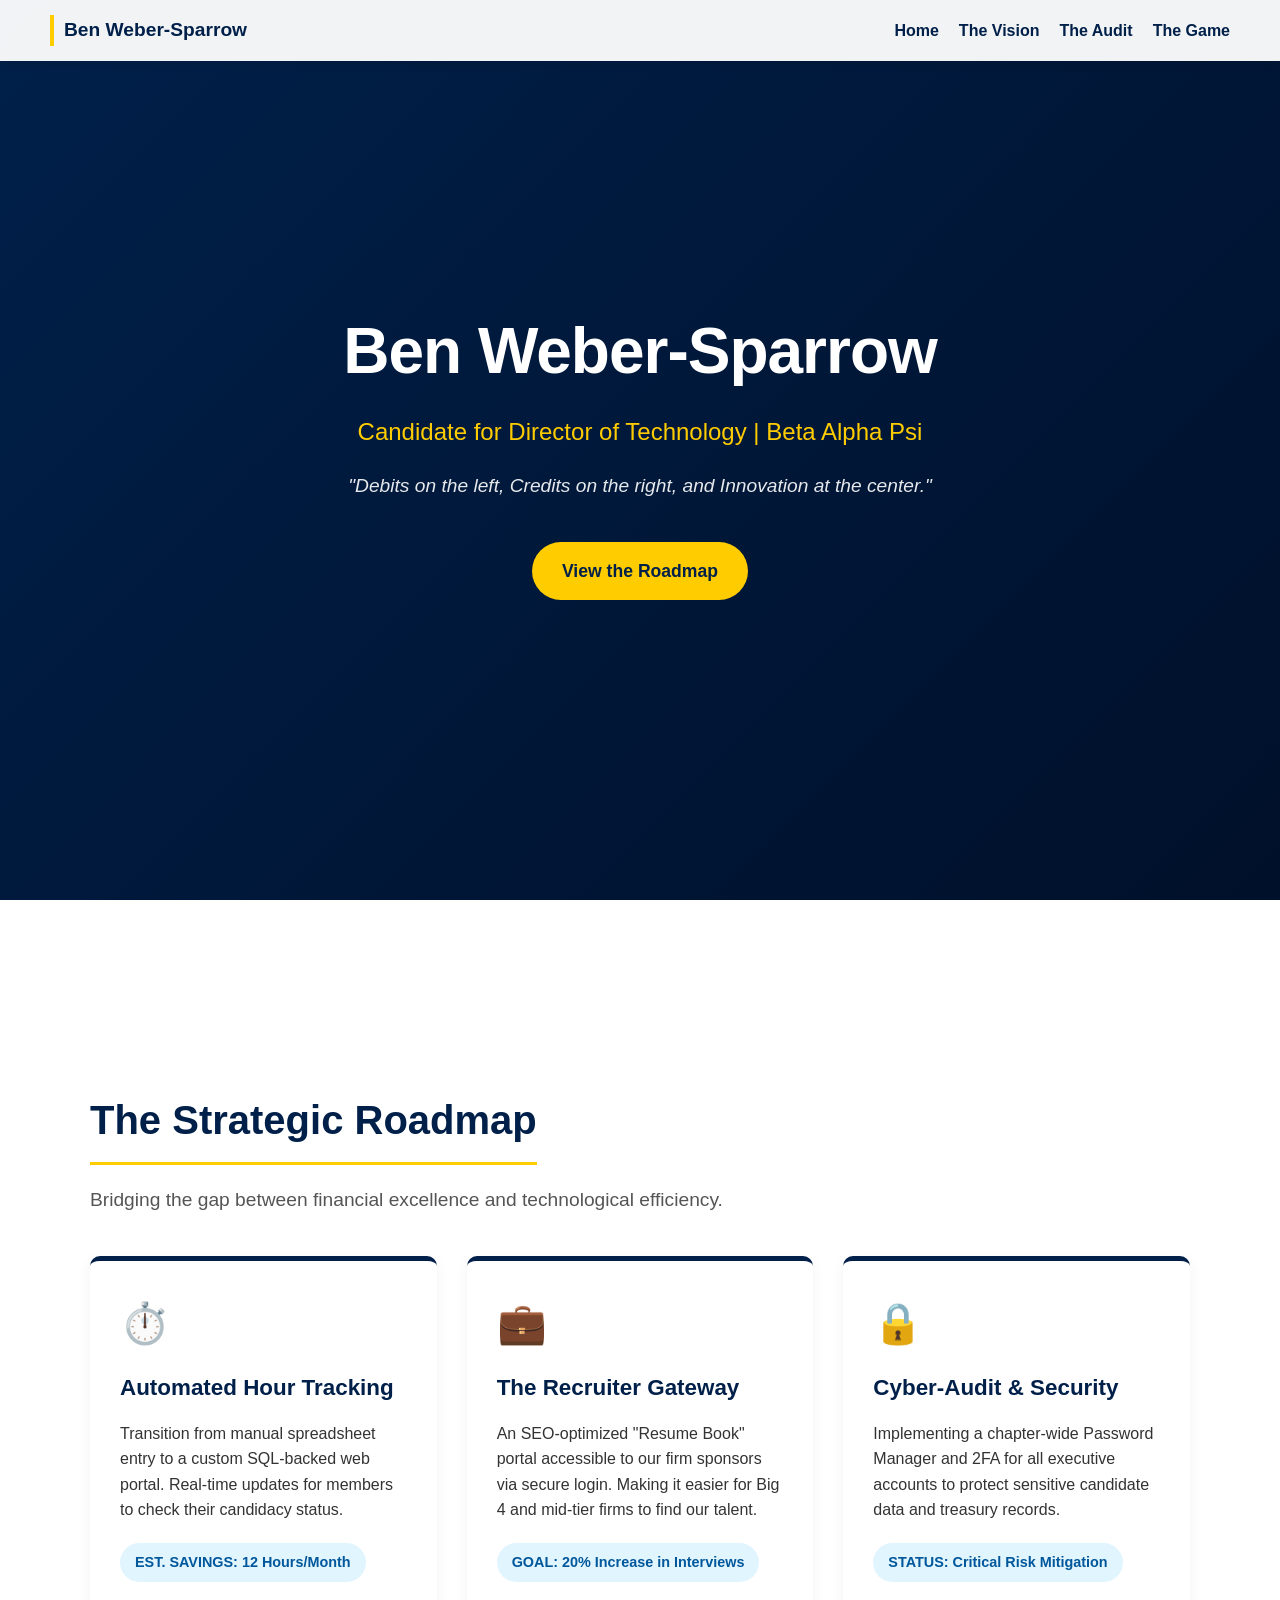
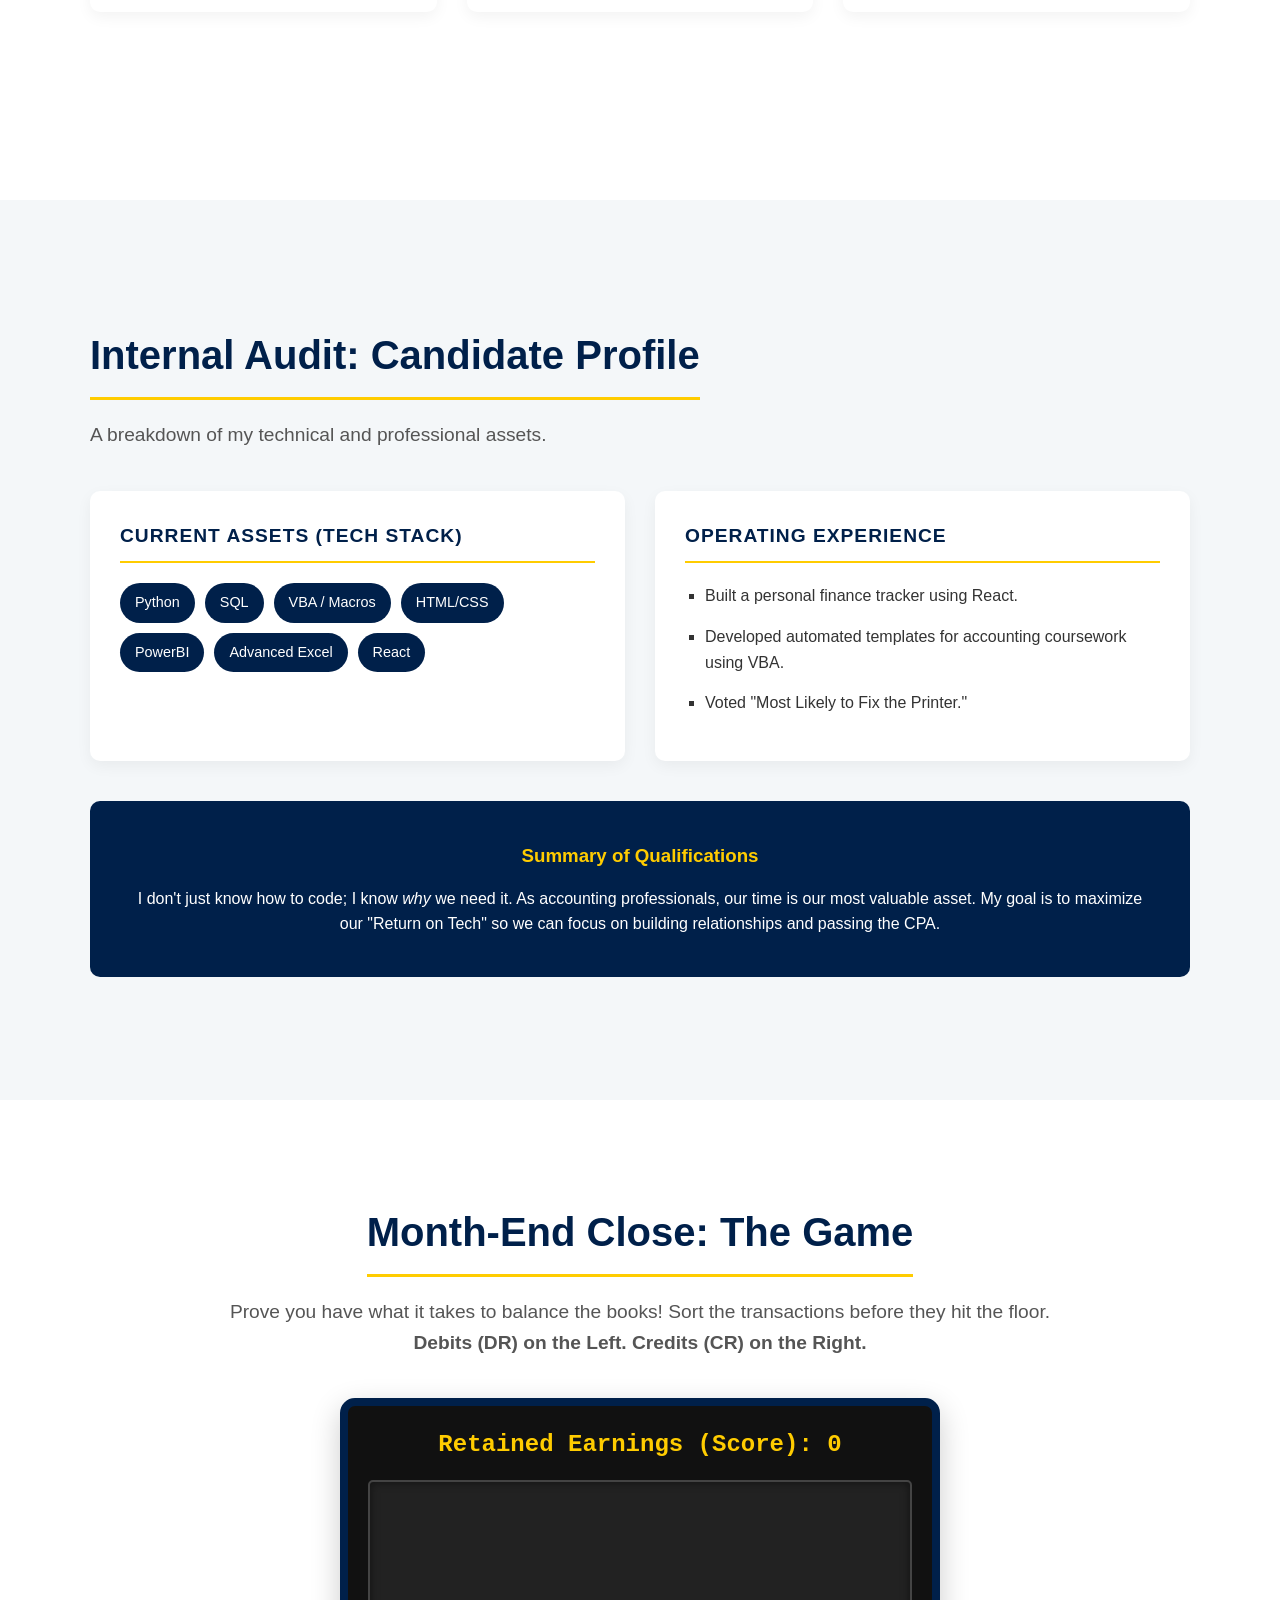
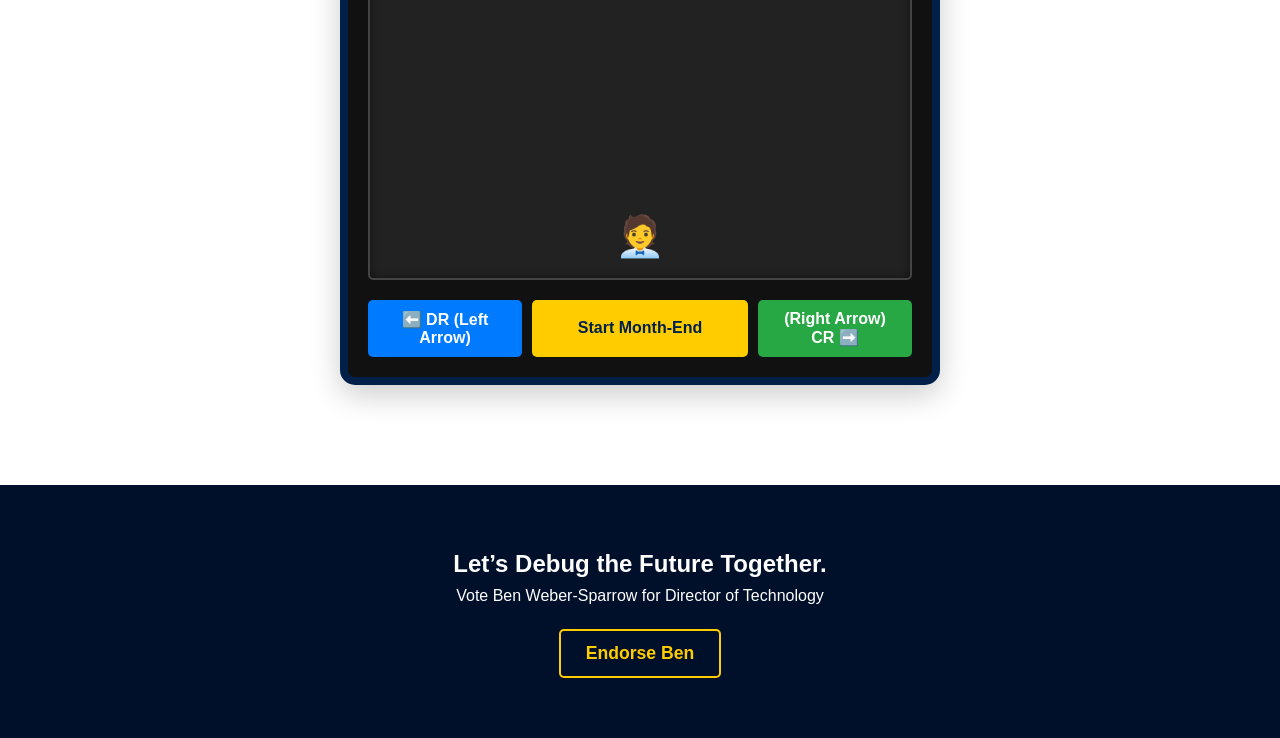
==== index.html @ 20a84e63 "Add files via upload" ====
<!DOCTYPE html>
<html lang="en">
<head>
    <meta charset="UTF-8">
    <meta name="viewport" content="width=device-width, initial-scale=1.0">
    <title>Ben Weber-Sparrow - BAP Director of Tech</title>
    <link rel="stylesheet" href="style.css">
</head>
<body>

    <!-- NAVIGATION BAR -->
    <nav class="navbar">
        <div class="nav-brand">Ben Weber-Sparrow</div>
        <ul class="nav-links">
            <li><a href="#home">Home</a></li>
            <li><a href="#vision">The Vision</a></li>
            <li><a href="#audit">The Audit</a></li>
            <li><a href="#game">The Game</a></li>
        </ul>
    </nav>

    <!-- SECTION 1: HOME -->
    <section id="home" class="hero-section">
        <div class="hero-content fade-in">
            <h1 class="hero-title">Ben Weber-Sparrow</h1>
            <h2 class="hero-subtitle">Candidate for Director of Technology | Beta Alpha Psi</h2>
            <div class="tagline">"Debits on the left, Credits on the right, and Innovation at the center."</div>
            <a href="#vision" class="cta-button">View the Roadmap</a>
        </div>
    </section>

    <!-- SECTION 2: THE VISION -->
    <section id="vision" class="content-section">
        <div class="container fade-in">
            <h2 class="section-title">The Strategic Roadmap</h2>
            <p class="section-intro">Bridging the gap between financial excellence and technological efficiency.</p>
            
            <div class="cards-grid">
                <!-- Card 1 -->
                <div class="pillar-card">
                    <div class="pillar-icon">⏱️</div>
                    <div class="pillar-title">Automated Hour Tracking</div>
                    <div class="pillar-desc">
                        Transition from manual spreadsheet entry to a custom SQL-backed web portal. Real-time updates for members to check their candidacy status.
                    </div>
                    <span class="roi-badge">EST. SAVINGS: 12 Hours/Month</span>
                </div>

                <!-- Card 2 -->
                <div class="pillar-card">
                    <div class="pillar-icon">💼</div>
                    <div class="pillar-title">The Recruiter Gateway</div>
                    <div class="pillar-desc">
                        An SEO-optimized "Resume Book" portal accessible to our firm sponsors via secure login. Making it easier for Big 4 and mid-tier firms to find our talent.
                    </div>
                    <span class="roi-badge">GOAL: 20% Increase in Interviews</span>
                </div>

                <!-- Card 3 -->
                <div class="pillar-card">
                    <div class="pillar-icon">🔒</div>
                    <div class="pillar-title">Cyber-Audit & Security</div>
                    <div class="pillar-desc">
                        Implementing a chapter-wide Password Manager and 2FA for all executive accounts to protect sensitive candidate data and treasury records.
                    </div>
                    <span class="roi-badge">STATUS: Critical Risk Mitigation</span>
                </div>
            </div>
        </div>
    </section>

    <!-- SECTION 3: THE AUDIT -->
    <section id="audit" class="content-section bg-light">
        <div class="container fade-in">
            <h2 class="section-title">Internal Audit: Candidate Profile</h2>
            <p class="section-intro">A breakdown of my technical and professional assets.</p>
            
            <div class="audit-grid">
                <div class="audit-cell hover-effect">
                    <div class="cell-header">Current Assets (Tech Stack)</div>
                    <ul class="tech-stack">
                        <li>Python</li>
                        <li>SQL</li>
                        <li>VBA / Macros</li>
                        <li>HTML/CSS</li>
                        <li>PowerBI</li>
                        <li>Advanced Excel</li>
                        <li>React</li>
                    </ul>
                </div>
                <div class="audit-cell hover-effect">
                    <div class="cell-header">Operating Experience</div>
                    <ul class="experience-list">
                        <li>Built a personal finance tracker using React.</li>
                        <li>Developed automated templates for accounting coursework using VBA.</li>
                        <li>Voted "Most Likely to Fix the Printer."</li>
                    </ul>
                </div>
            </div>

            <div class="summary-box hover-effect">
                <h3>Summary of Qualifications</h3>
                <p>I don't just know how to code; I know <em>why</em> we need it. As accounting professionals, our time is our most valuable asset. My goal is to maximize our "Return on Tech" so we can focus on building relationships and passing the CPA.</p>
            </div>
        </div>
    </section>
    
    <!-- SECTION 4: THE ACCOUNTING GAME -->
    <section id="game" class="content-section">
        <div class="container fade-in text-center">
            <h2 class="section-title">Month-End Close: The Game</h2>
            <p class="section-intro">Prove you have what it takes to balance the books! Sort the transactions before they hit the floor.<br><strong>Debits (DR) on the Left. Credits (CR) on the Right.</strong></p>
            
            <div id="game-container">
                <div id="score-board">Retained Earnings (Score): <span id="score">0</span></div>
                <div id="game-board">
                    <div id="accountant">🧑‍💼</div>
                </div>
                <div class="game-controls">
                    <button id="btn-left" class="game-btn debit-btn">⬅️ DR (Left Arrow)</button>
                    <button id="btn-start" class="game-btn start-btn">Start Month-End</button>
                    <button id="btn-right" class="game-btn credit-btn">(Right Arrow) CR ➡️</button>
                </div>
            </div>
        </div>
    </section>
    
    <!-- FOOTER -->
    <footer class="footer-cta">
        <div class="footer-content fade-in">
            <h2>Let’s Debug the Future Together.</h2>
            <p>Vote Ben Weber-Sparrow for Director of Technology</p>
            <button class="interactive-btn" onclick="alert('Thank you for auditing my campaign! I look forward to earning your vote.')">Endorse Ben</button>
        </div>
    </footer>

    <!-- INTERACTIVE JAVASCRIPT -->
    <script>
        // Smooth scrolling for navigation links
        document.querySelectorAll('a[href^="#"]').forEach(anchor => {
            anchor.addEventListener('click', function (e) {
                e.preventDefault();
                document.querySelector(this.getAttribute('href')).scrollIntoView({
                    behavior: 'smooth'
                });
            });
        });

        // Intersection Observer for scroll animations (fade-in effect)
        const observerOptions = {
            root: null,
            rootMargin: '0px',
            threshold: 0.15
        };

        const observer = new IntersectionObserver((entries, observer) => {
            entries.forEach(entry => {
                if (entry.isIntersecting) {
                    entry.target.classList.add('visible');
                    observer.unobserve(entry.target); 
                }
            });
        }, observerOptions);

        document.querySelectorAll('.fade-in').forEach(element => {
            observer.observe(element);
        });
        
        // --- THE ACCOUNTING GAME LOGIC ---
        let score = 0;
        let isPlaying = false;
        let gameLoop;
        let spawnInterval;
        let items = [];
        let speedMultiplier = 1;
        
        const gameBoard = document.getElementById('game-board');
        const scoreEl = document.getElementById('score');
        const btnStart = document.getElementById('btn-start');

        function startGame() {
            if(isPlaying) return;
            isPlaying = true;
            score = 0;
            speedMultiplier = 1;
            scoreEl.innerText = score;
            btnStart.innerText = "Closing the Books...";
            btnStart.disabled = true;
            
            // Clear board except for accountant
            gameBoard.innerHTML = '<div id="accountant">🧑‍💼</div>'; 
            items = [];
            
            spawnInterval = setInterval(spawnItem, 1200);
            requestAnimationFrame(updateGame);
            
            // Increase difficulty over time
            setTimeout(() => { speedMultiplier = 1.5; }, 15000);
            setTimeout(() => { speedMultiplier = 2.0; }, 30000);
            
            // End game after 45 seconds
            setTimeout(endGame, 45000);
        }

        function endGame() {
            isPlaying = false;
            clearInterval(spawnInterval);
            btnStart.innerText = "Start Next Month";
            btnStart.disabled = false;
            alert("Month-End Close Complete! Your final Retained Earnings (Score) is: " + score + ". " + (score > 50 ? "Partner material!" : "Back to intermediate accounting with you."));
        }

        function spawnItem() {
            if(!isPlaying) return;
            const isDebit = Math.random() > 0.5;
            const item = document.createElement('div');
            item.className = 'falling-item ' + (isDebit ? 'debit-item' : 'credit-item');
            item.innerText = isDebit ? 'DR' : 'CR';
            item.dataset.type = isDebit ? 'debit' : 'credit';
            item.style.top = '0px';
            
            // Random horizontal position, keeping it within bounds
            const maxLeft = gameBoard.offsetWidth - 50; 
            item.style.left = Math.floor(Math.random() * maxLeft) + 'px';
            
            gameBoard.appendChild(item);
            items.push({ el: item, y: 0, x: parseFloat(item.style.left) });
        }

        function updateGame() {
            if(!isPlaying) return;
            for(let i=0; i<items.length; i++) {
                items[i].y += (2.5 * speedMultiplier); // fall speed
                items[i].el.style.top = items[i].y + 'px';

                // check if hits the floor (missed transaction)
                if(items[i].y > gameBoard.offsetHeight - 40) {
                    gameBoard.removeChild(items[i].el);
                    items.splice(i, 1);
                    i--;
                    score = Math.max(0, score - 5); // penalty for unrecorded transaction
                    scoreEl.innerText = score;
                    flashBoard('red');
                }
            }
            requestAnimationFrame(updateGame);
        }

        function handleInput(type) {
            if(!isPlaying || items.length === 0) return;
            
            // Find the lowest item on the screen (closest to the floor)
            let lowest = items.reduce((prev, curr) => (prev.y > curr.y) ? prev : curr);
            
            // Only allow hitting if it's falling (prevent hitting ones that just spawned)
            if (lowest.y > 30) {
                if(lowest.el.dataset.type === type) {
                    score += 10; // correct entry
                    flashBoard('green');
                } else {
                    score = Math.max(0, score - 5); // wrong entry
                    flashBoard('red');
                }
                scoreEl.innerText = score;
                gameBoard.removeChild(lowest.el);
                items = items.filter(i => i !== lowest);
            }
        }
        
        function flashBoard(color) {
            gameBoard.style.boxShadow = `inset 0 0 20px ${color}`;
            setTimeout(() => {
                gameBoard.style.boxShadow = 'inset 0 0 10px rgba(0,0,0,0.5)';
            }, 150);
        }

        // Keyboard controls
        document.addEventListener('keydown', (e) => {
            if(e.key === 'ArrowLeft') handleInput('debit');
            if(e.key === 'ArrowRight') handleInput('credit');
        });
        
        // Button controls for mobile/mouse
        document.getElementById('btn-left').addEventListener('click', () => handleInput('debit'));
        document.getElementById('btn-right').addEventListener('click', () => handleInput('credit'));
        document.getElementById('btn-start').addEventListener('click', startGame);
    </script>
</body>
</html>
---- style.css ----
/* style.css - Interactive BAP Campaign Stylesheet */

/* Global Reset & Smooth Scrolling */
* {
    margin: 0;
    padding: 0;
    box-sizing: border-box;
}

html {
    scroll-behavior: smooth;
}

body {
    font-family: 'Segoe UI', Tahoma, Geneva, Verdana, sans-serif;
    color: #333;
    background-color: #ffffff;
    line-height: 1.6;
}

.text-center {
    text-align: center;
}

/* Typography & Colors */
:root {
    --primary-navy: #00204a;
    --accent-gold: #ffcc00;
    --light-bg: #f4f7f9;
    --text-dark: #333;
    --text-light: #fff;
    --debit-color: #007bff;
    --credit-color: #28a745;
}

/* Navigation Bar (Sticky) */
.navbar {
    position: fixed;
    top: 0;
    width: 100%;
    background-color: rgba(255, 255, 255, 0.95);
    box-shadow: 0 2px 10px rgba(0,0,0,0.1);
    display: flex;
    justify-content: space-between;
    align-items: center;
    padding: 15px 50px;
    z-index: 1000;
    backdrop-filter: blur(5px);
}

.nav-brand {
    font-size: 1.2rem;
    font-weight: bold;
    color: var(--primary-navy);
    border-left: 4px solid var(--accent-gold);
    padding-left: 10px;
}

.nav-links {
    list-style: none;
    display: flex;
    gap: 20px;
}

.nav-links a {
    text-decoration: none;
    color: var(--primary-navy);
    font-weight: 600;
    transition: color 0.3s ease;
}

.nav-links a:hover {
    color: #00509e;
}

/* Sections */
.content-section {
    padding: 100px 20px;
    min-height: 100vh;
    display: flex;
    align-items: center;
    flex-direction: column;
    justify-content: center;
}

.bg-light {
    background-color: var(--light-bg);
}

.container {
    max-width: 1100px;
    margin: 0 auto;
    width: 100%;
}

.section-title {
    color: var(--primary-navy);
    font-size: 2.5rem;
    border-bottom: 3px solid var(--accent-gold);
    display: inline-block;
    padding-bottom: 10px;
    margin-bottom: 20px;
}

.section-intro {
    font-size: 1.2rem;
    color: #555;
    margin-bottom: 40px;
}

/* Section 1: Hero */
.hero-section {
    height: 100vh;
    background: linear-gradient(135deg, var(--primary-navy) 0%, #00102a 100%);
    color: var(--text-light);
    display: flex;
    align-items: center;
    justify-content: center;
    text-align: center;
    padding: 0 20px;
}

.hero-content {
    max-width: 800px;
}

.hero-title {
    font-size: 4rem;
    font-weight: 800;
    margin-bottom: 10px;
    letter-spacing: -1px;
}

.hero-subtitle {
    font-size: 1.5rem;
    font-weight: 300;
    color: var(--accent-gold);
    margin-bottom: 20px;
}

.tagline {
    font-size: 1.2rem;
    font-style: italic;
    opacity: 0.9;
    margin-bottom: 40px;
}

.cta-button {
    display: inline-block;
    background-color: var(--accent-gold);
    color: var(--primary-navy);
    padding: 15px 30px;
    text-decoration: none;
    font-size: 1.1rem;
    font-weight: bold;
    border-radius: 30px;
    transition: transform 0.3s ease, box-shadow 0.3s ease;
}

.cta-button:hover {
    transform: translateY(-3px);
    box-shadow: 0 10px 20px rgba(255, 204, 0, 0.3);
}

/* Section 2: Vision Cards */
.cards-grid {
    display: grid;
    grid-template-columns: repeat(auto-fit, minmax(300px, 1fr));
    gap: 30px;
}

.pillar-card {
    background: #fff;
    padding: 30px;
    border-radius: 10px;
    box-shadow: 0 5px 15px rgba(0,0,0,0.05);
    border-top: 5px solid var(--primary-navy);
    transition: transform 0.3s ease, box-shadow 0.3s ease;
    cursor: default;
}

.pillar-card:hover {
    transform: translateY(-10px);
    box-shadow: 0 15px 30px rgba(0,0,0,0.1);
    border-top: 5px solid var(--accent-gold);
}

.pillar-icon {
    font-size: 2.5rem;
    margin-bottom: 15px;
}

.pillar-title {
    font-size: 1.4rem;
    font-weight: bold;
    color: var(--primary-navy);
    margin-bottom: 15px;
}

.roi-badge {
    display: inline-block;
    background: #e1f5fe;
    color: #01579b;
    padding: 8px 15px;
    border-radius: 20px;
    font-size: 0.9rem;
    font-weight: bold;
    margin-top: 20px;
}

/* Section 3: Audit Grid */
.audit-grid {
    display: grid;
    grid-template-columns: repeat(auto-fit, minmax(350px, 1fr));
    gap: 30px;
    margin-bottom: 40px;
}

.audit-cell {
    background: #fff;
    padding: 30px;
    border-radius: 10px;
    box-shadow: 0 5px 15px rgba(0,0,0,0.05);
}

.cell-header {
    font-weight: bold;
    color: var(--primary-navy);
    text-transform: uppercase;
    letter-spacing: 1px;
    margin-bottom: 20px;
    font-size: 1.2rem;
    border-bottom: 2px solid var(--accent-gold);
    padding-bottom: 10px;
}

.tech-stack {
    list-style: none;
    display: flex;
    flex-wrap: wrap;
    gap: 10px;
}

.tech-stack li {
    background: var(--primary-navy);
    color: white;
    padding: 8px 15px;
    border-radius: 20px;
    font-size: 0.9rem;
    font-weight: 500;
    transition: background 0.3s ease;
}

.tech-stack li:hover {
    background: var(--accent-gold);
    color: var(--primary-navy);
}

.experience-list {
    list-style-type: square;
    margin-left: 20px;
}

.experience-list li {
    margin-bottom: 15px;
}

.summary-box {
    background: var(--primary-navy);
    color: white;
    padding: 40px;
    border-radius: 10px;
    text-align: center;
}

.summary-box h3 {
    color: var(--accent-gold);
    margin-bottom: 15px;
}

/* SECTION 4: THE GAME */
#game-container {
    max-width: 600px;
    margin: 0 auto;
    background: #111;
    border: 8px solid var(--primary-navy);
    border-radius: 15px;
    padding: 20px;
    box-shadow: 0 10px 30px rgba(0,0,0,0.2);
}

#score-board {
    color: var(--accent-gold);
    font-size: 1.5rem;
    font-weight: bold;
    margin-bottom: 15px;
    font-family: monospace;
}

#game-board {
    position: relative;
    width: 100%;
    height: 400px;
    background: #222;
    border: 2px solid #444;
    border-radius: 5px;
    overflow: hidden;
    box-shadow: inset 0 0 10px rgba(0,0,0,0.5);
    transition: box-shadow 0.1s ease;
}

#accountant {
    position: absolute;
    bottom: 10px;
    left: 50%;
    transform: translateX(-50%);
    font-size: 2.5rem;
}

.falling-item {
    position: absolute;
    width: 45px;
    height: 45px;
    border-radius: 50%;
    display: flex;
    align-items: center;
    justify-content: center;
    font-weight: bold;
    color: white;
    font-size: 14px;
    box-shadow: 0 4px 8px rgba(0,0,0,0.3);
}

.debit-item {
    background-color: var(--debit-color);
    border: 2px solid #cce5ff;
}

.credit-item {
    background-color: var(--credit-color);
    border: 2px solid #d4edda;
}

.game-controls {
    display: flex;
    justify-content: space-between;
    margin-top: 20px;
    gap: 10px;
}

.game-btn {
    padding: 10px 15px;
    border: none;
    border-radius: 5px;
    font-weight: bold;
    cursor: pointer;
    transition: background 0.2s;
    font-size: 1rem;
    flex: 1;
}

.debit-btn {
    background: var(--debit-color);
    color: white;
}
.debit-btn:hover { background: #0056b3; }

.credit-btn {
    background: var(--credit-color);
    color: white;
}
.credit-btn:hover { background: #1e7e34; }

.start-btn {
    background: var(--accent-gold);
    color: var(--primary-navy);
    flex: 1.5;
}
.start-btn:hover:not(:disabled) { background: #e6b800; }
.start-btn:disabled { opacity: 0.6; cursor: not-allowed; }

/* Hover Effects Utility */
.hover-effect {
    transition: transform 0.3s ease;
}
.hover-effect:hover {
    transform: scale(1.02);
}

/* Footer */
.footer-cta {
    background-color: #00102a;
    color: white;
    text-align: center;
    padding: 60px 20px;
    width: 100%;
}

.interactive-btn {
    margin-top: 20px;
    background: transparent;
    border: 2px solid var(--accent-gold);
    color: var(--accent-gold);
    padding: 12px 25px;
    font-size: 1.1rem;
    font-weight: bold;
    border-radius: 5px;
    cursor: pointer;
    transition: all 0.3s ease;
}

.interactive-btn:hover {
    background: var(--accent-gold);
    color: #00102a;
}

/* Scroll Animations */
.fade-in {
    opacity: 0;
    transform: translateY(30px);
    transition: opacity 0.8s ease-out, transform 0.8s ease-out;
}

.fade-in.visible {
    opacity: 1;
    transform: translateY(0);
}

/* Responsive Design */
@media (max-width: 768px) {
    .hero-title { font-size: 2.5rem; }
    .hero-subtitle { font-size: 1.2rem; }
    .navbar { padding: 15px 20px; }
    .nav-links { display: none; }
    .game-controls { flex-direction: column; }
}
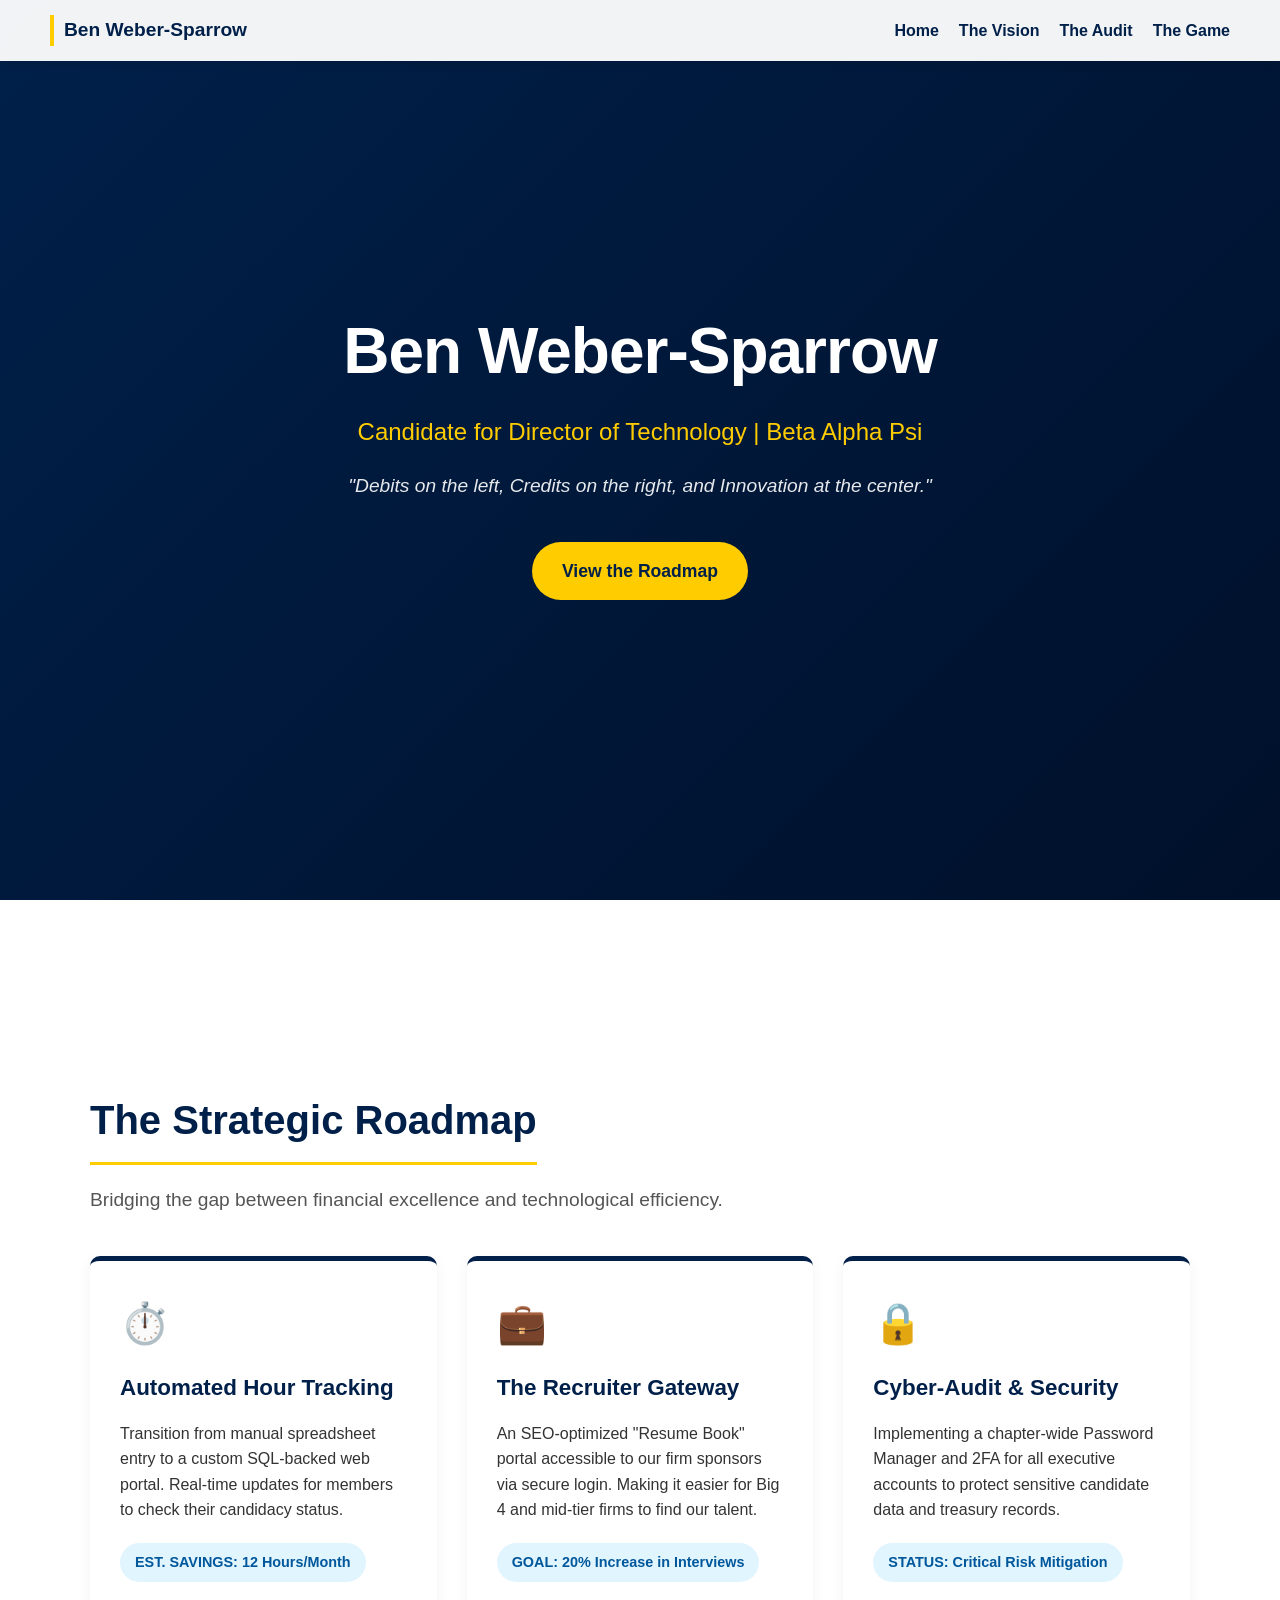
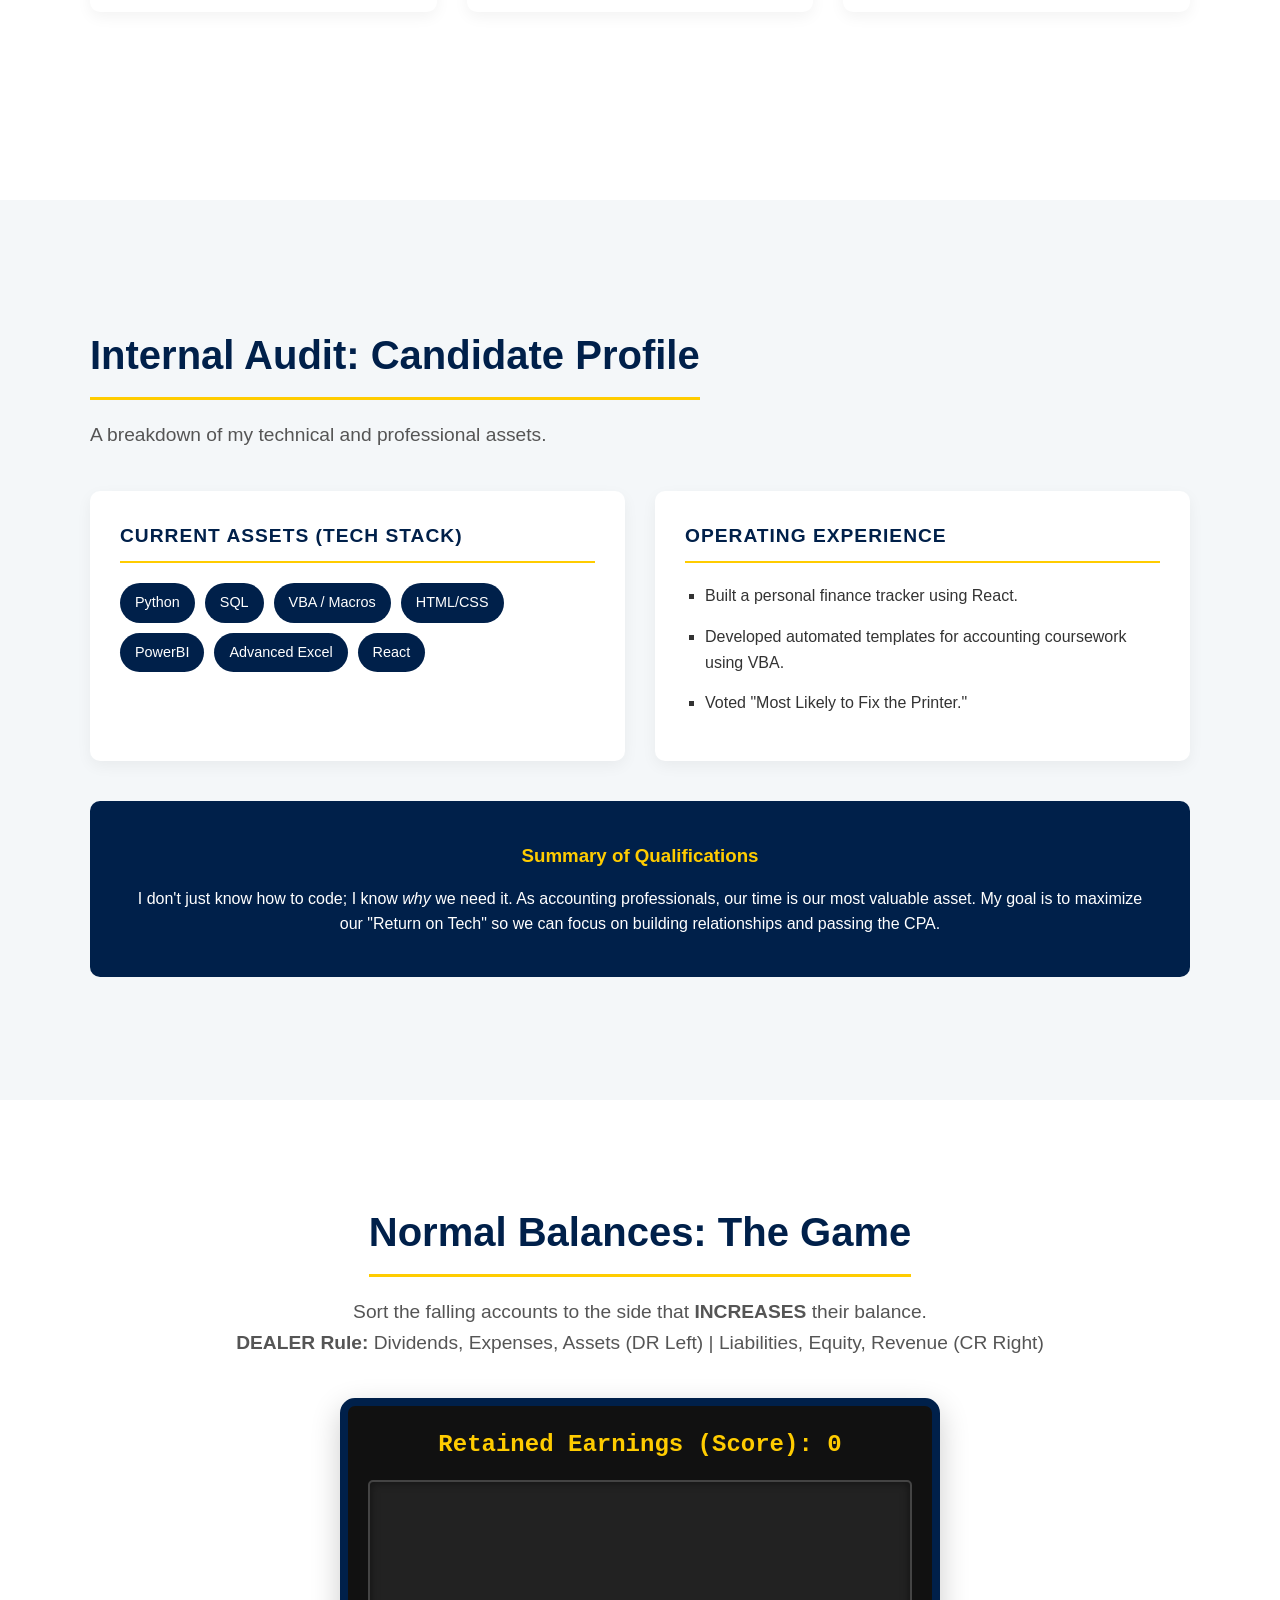
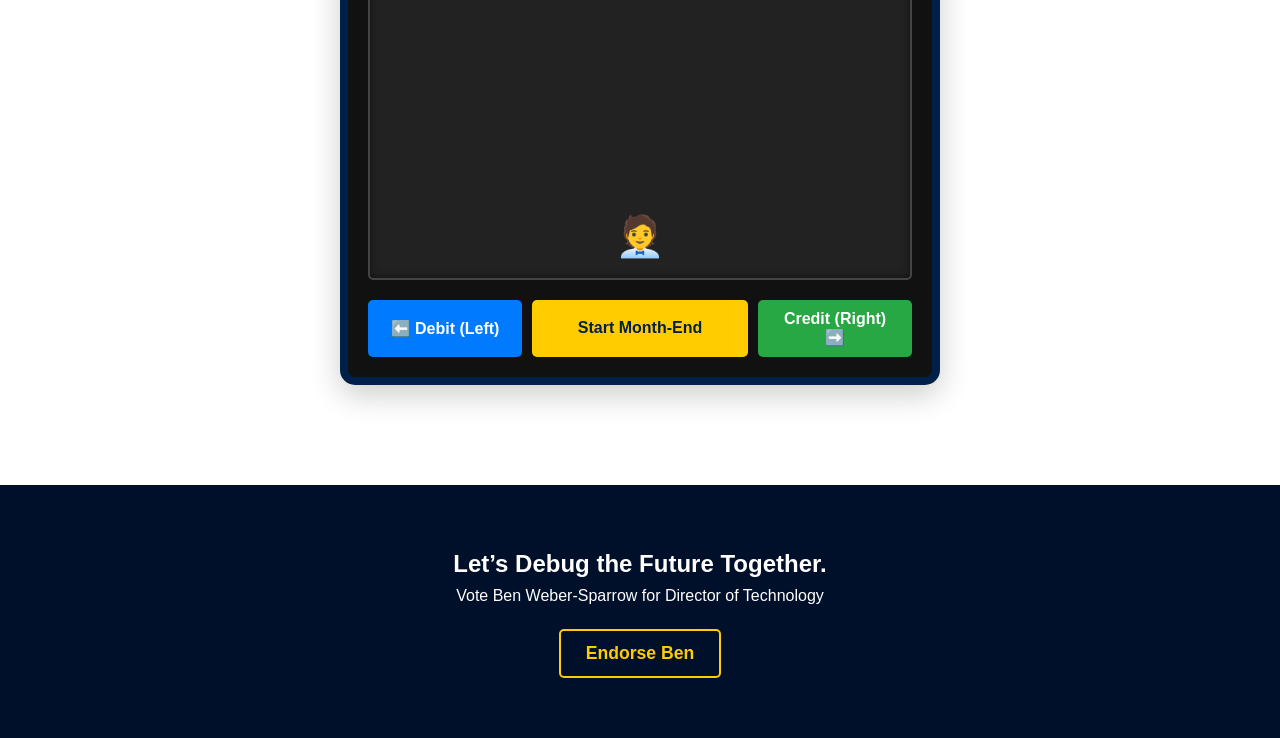
==== commit c2fe2a00: "Add files via upload" ====
--- a/index.html
+++ b/index.html
@@ -36,7 +36,6 @@
             <p class="section-intro">Bridging the gap between financial excellence and technological efficiency.</p>
             
             <div class="cards-grid">
-                <!-- Card 1 -->
                 <div class="pillar-card">
                     <div class="pillar-icon">⏱️</div>
                     <div class="pillar-title">Automated Hour Tracking</div>
@@ -46,7 +45,6 @@
                     <span class="roi-badge">EST. SAVINGS: 12 Hours/Month</span>
                 </div>
 
-                <!-- Card 2 -->
                 <div class="pillar-card">
                     <div class="pillar-icon">💼</div>
                     <div class="pillar-title">The Recruiter Gateway</div>
@@ -56,7 +54,6 @@
                     <span class="roi-badge">GOAL: 20% Increase in Interviews</span>
                 </div>
 
-                <!-- Card 3 -->
                 <div class="pillar-card">
                     <div class="pillar-icon">🔒</div>
                     <div class="pillar-title">Cyber-Audit & Security</div>
@@ -108,8 +105,8 @@
     <!-- SECTION 4: THE ACCOUNTING GAME -->
     <section id="game" class="content-section">
         <div class="container fade-in text-center">
-            <h2 class="section-title">Month-End Close: The Game</h2>
-            <p class="section-intro">Prove you have what it takes to balance the books! Sort the transactions before they hit the floor.<br><strong>Debits (DR) on the Left. Credits (CR) on the Right.</strong></p>
+            <h2 class="section-title">Normal Balances: The Game</h2>
+            <p class="section-intro">Sort the falling accounts to the side that <strong>INCREASES</strong> their balance.<br><strong>DEALER Rule:</strong> Dividends, Expenses, Assets (DR Left) | Liabilities, Equity, Revenue (CR Right)</p>
             
             <div id="game-container">
                 <div id="score-board">Retained Earnings (Score): <span id="score">0</span></div>
@@ -117,9 +114,9 @@
                     <div id="accountant">🧑‍💼</div>
                 </div>
                 <div class="game-controls">
-                    <button id="btn-left" class="game-btn debit-btn">⬅️ DR (Left Arrow)</button>
+                    <button id="btn-left" class="game-btn debit-btn">⬅️ Debit (Left)</button>
                     <button id="btn-start" class="game-btn start-btn">Start Month-End</button>
-                    <button id="btn-right" class="game-btn credit-btn">(Right Arrow) CR ➡️</button>
+                    <button id="btn-right" class="game-btn credit-btn">Credit (Right) ➡️</button>
                 </div>
             </div>
         </div>
@@ -136,7 +133,7 @@
 
     <!-- INTERACTIVE JAVASCRIPT -->
     <script>
-        // Smooth scrolling for navigation links
+        // Smooth scrolling
         document.querySelectorAll('a[href^="#"]').forEach(anchor => {
             anchor.addEventListener('click', function (e) {
                 e.preventDefault();
@@ -146,13 +143,8 @@
             });
         });
 
-        // Intersection Observer for scroll animations (fade-in effect)
-        const observerOptions = {
-            root: null,
-            rootMargin: '0px',
-            threshold: 0.15
-        };
-
+        // Intersection Observer
+        const observerOptions = { root: null, rootMargin: '0px', threshold: 0.15 };
         const observer = new IntersectionObserver((entries, observer) => {
             entries.forEach(entry => {
                 if (entry.isIntersecting) {
@@ -162,9 +154,7 @@
             });
         }, observerOptions);
 
-        document.querySelectorAll('.fade-in').forEach(element => {
-            observer.observe(element);
-        });
+        document.querySelectorAll('.fade-in').forEach(element => { observer.observe(element); });
         
         // --- THE ACCOUNTING GAME LOGIC ---
         let score = 0;
@@ -178,27 +168,44 @@
         const scoreEl = document.getElementById('score');
         const btnStart = document.getElementById('btn-start');
 
+        // Normal Balances Dictionary
+        const accountsList = [
+            // DEBITS (Increase on left)
+            { name: "Cash", type: "debit" },
+            { name: "Accounts Receivable", type: "debit" },
+            { name: "Inventory", type: "debit" },
+            { name: "Equipment", type: "debit" },
+            { name: "Rent Expense", type: "debit" },
+            { name: "COGS", type: "debit" },
+            { name: "Dividends", type: "debit" },
+            // CREDITS (Increase on right)
+            { name: "Accounts Payable", type: "credit" },
+            { name: "Notes Payable", type: "credit" },
+            { name: "Unearned Revenue", type: "credit" },
+            { name: "Common Stock", type: "credit" },
+            { name: "Retained Earnings", type: "credit" },
+            { name: "Sales Revenue", type: "credit" },
+            { name: "Accumulated Depr.", type: "credit" }
+        ];
+
         function startGame() {
             if(isPlaying) return;
             isPlaying = true;
             score = 0;
             speedMultiplier = 1;
             scoreEl.innerText = score;
-            btnStart.innerText = "Closing the Books...";
+            btnStart.innerText = "Reconciling...";
             btnStart.disabled = true;
             
-            // Clear board except for accountant
             gameBoard.innerHTML = '<div id="accountant">🧑‍💼</div>'; 
             items = [];
             
-            spawnInterval = setInterval(spawnItem, 1200);
+            spawnInterval = setInterval(spawnItem, 1400);
             requestAnimationFrame(updateGame);
             
-            // Increase difficulty over time
-            setTimeout(() => { speedMultiplier = 1.5; }, 15000);
-            setTimeout(() => { speedMultiplier = 2.0; }, 30000);
-            
-            // End game after 45 seconds
+            setTimeout(() => { speedMultiplier = 1.4; }, 15000);
+            setTimeout(() => { speedMultiplier = 1.8; }, 30000);
+            
             setTimeout(endGame, 45000);
         }
 
@@ -207,38 +214,39 @@
             clearInterval(spawnInterval);
             btnStart.innerText = "Start Next Month";
             btnStart.disabled = false;
-            alert("Month-End Close Complete! Your final Retained Earnings (Score) is: " + score + ". " + (score > 50 ? "Partner material!" : "Back to intermediate accounting with you."));
+            alert("Month-End Close Complete! Your final score is: " + score + ". " + (score > 80 ? "CPA material right here!" : "Let's review those normal balances."));
         }
 
         function spawnItem() {
             if(!isPlaying) return;
-            const isDebit = Math.random() > 0.5;
+            const account = accountsList[Math.floor(Math.random() * accountsList.length)];
             const item = document.createElement('div');
-            item.className = 'falling-item ' + (isDebit ? 'debit-item' : 'credit-item');
-            item.innerText = isDebit ? 'DR' : 'CR';
-            item.dataset.type = isDebit ? 'debit' : 'credit';
+            item.className = 'falling-item';
+            item.innerText = account.name;
+            item.dataset.type = account.type;
             item.style.top = '0px';
             
-            // Random horizontal position, keeping it within bounds
-            const maxLeft = gameBoard.offsetWidth - 50; 
+            gameBoard.appendChild(item);
+            
+            // Random horizontal position (keep within bounds based on text width)
+            const itemWidth = item.offsetWidth || 120;
+            const maxLeft = gameBoard.offsetWidth - itemWidth - 10; 
             item.style.left = Math.floor(Math.random() * maxLeft) + 'px';
             
-            gameBoard.appendChild(item);
             items.push({ el: item, y: 0, x: parseFloat(item.style.left) });
         }
 
         function updateGame() {
             if(!isPlaying) return;
             for(let i=0; i<items.length; i++) {
-                items[i].y += (2.5 * speedMultiplier); // fall speed
+                items[i].y += (2.2 * speedMultiplier); 
                 items[i].el.style.top = items[i].y + 'px';
 
-                // check if hits the floor (missed transaction)
                 if(items[i].y > gameBoard.offsetHeight - 40) {
                     gameBoard.removeChild(items[i].el);
                     items.splice(i, 1);
                     i--;
-                    score = Math.max(0, score - 5); // penalty for unrecorded transaction
+                    score = Math.max(0, score - 5); 
                     scoreEl.innerText = score;
                     flashBoard('red');
                 }
@@ -249,16 +257,14 @@
         function handleInput(type) {
             if(!isPlaying || items.length === 0) return;
             
-            // Find the lowest item on the screen (closest to the floor)
             let lowest = items.reduce((prev, curr) => (prev.y > curr.y) ? prev : curr);
             
-            // Only allow hitting if it's falling (prevent hitting ones that just spawned)
-            if (lowest.y > 30) {
+            if (lowest.y > 20) {
                 if(lowest.el.dataset.type === type) {
-                    score += 10; // correct entry
+                    score += 10; 
                     flashBoard('green');
                 } else {
-                    score = Math.max(0, score - 5); // wrong entry
+                    score = Math.max(0, score - 10); // Harsher penalty for wrong side!
                     flashBoard('red');
                 }
                 scoreEl.innerText = score;
@@ -268,19 +274,17 @@
         }
         
         function flashBoard(color) {
-            gameBoard.style.boxShadow = `inset 0 0 20px ${color}`;
+            gameBoard.style.boxShadow = `inset 0 0 30px ${color}`;
             setTimeout(() => {
                 gameBoard.style.boxShadow = 'inset 0 0 10px rgba(0,0,0,0.5)';
             }, 150);
         }
 
-        // Keyboard controls
         document.addEventListener('keydown', (e) => {
             if(e.key === 'ArrowLeft') handleInput('debit');
             if(e.key === 'ArrowRight') handleInput('credit');
         });
         
-        // Button controls for mobile/mouse
         document.getElementById('btn-left').addEventListener('click', () => handleInput('debit'));
         document.getElementById('btn-right').addEventListener('click', () => handleInput('credit'));
         document.getElementById('btn-start').addEventListener('click', startGame);
--- a/style.css
+++ b/style.css
@@ -1,26 +1,10 @@
 /* style.css - Interactive BAP Campaign Stylesheet */
 
 /* Global Reset & Smooth Scrolling */
-* {
-    margin: 0;
-    padding: 0;
-    box-sizing: border-box;
-}
-
-html {
-    scroll-behavior: smooth;
-}
-
-body {
-    font-family: 'Segoe UI', Tahoma, Geneva, Verdana, sans-serif;
-    color: #333;
-    background-color: #ffffff;
-    line-height: 1.6;
-}
-
-.text-center {
-    text-align: center;
-}
+* { margin: 0; padding: 0; box-sizing: border-box; }
+html { scroll-behavior: smooth; }
+body { font-family: 'Segoe UI', Tahoma, Geneva, Verdana, sans-serif; color: #333; background-color: #ffffff; line-height: 1.6; }
+.text-center { text-align: center; }
 
 /* Typography & Colors */
 :root {
@@ -33,400 +17,89 @@
     --credit-color: #28a745;
 }
 
-/* Navigation Bar (Sticky) */
-.navbar {
-    position: fixed;
-    top: 0;
-    width: 100%;
-    background-color: rgba(255, 255, 255, 0.95);
-    box-shadow: 0 2px 10px rgba(0,0,0,0.1);
-    display: flex;
-    justify-content: space-between;
-    align-items: center;
-    padding: 15px 50px;
-    z-index: 1000;
-    backdrop-filter: blur(5px);
+/* Navigation Bar */
+.navbar { position: fixed; top: 0; width: 100%; background-color: rgba(255, 255, 255, 0.95); box-shadow: 0 2px 10px rgba(0,0,0,0.1); display: flex; justify-content: space-between; align-items: center; padding: 15px 50px; z-index: 1000; backdrop-filter: blur(5px); }
+.nav-brand { font-size: 1.2rem; font-weight: bold; color: var(--primary-navy); border-left: 4px solid var(--accent-gold); padding-left: 10px; }
+.nav-links { list-style: none; display: flex; gap: 20px; }
+.nav-links a { text-decoration: none; color: var(--primary-navy); font-weight: 600; transition: color 0.3s ease; }
+.nav-links a:hover { color: #00509e; }
+
+/* Sections */
+.content-section { padding: 100px 20px; min-height: 100vh; display: flex; align-items: center; flex-direction: column; justify-content: center; }
+.bg-light { background-color: var(--light-bg); }
+.container { max-width: 1100px; margin: 0 auto; width: 100%; }
+.section-title { color: var(--primary-navy); font-size: 2.5rem; border-bottom: 3px solid var(--accent-gold); display: inline-block; padding-bottom: 10px; margin-bottom: 20px; }
+.section-intro { font-size: 1.2rem; color: #555; margin-bottom: 40px; }
+
+/* Hero */
+.hero-section { height: 100vh; background: linear-gradient(135deg, var(--primary-navy) 0%, #00102a 100%); color: var(--text-light); display: flex; align-items: center; justify-content: center; text-align: center; padding: 0 20px; }
+.hero-content { max-width: 800px; }
+.hero-title { font-size: 4rem; font-weight: 800; margin-bottom: 10px; letter-spacing: -1px; }
+.hero-subtitle { font-size: 1.5rem; font-weight: 300; color: var(--accent-gold); margin-bottom: 20px; }
+.tagline { font-size: 1.2rem; font-style: italic; opacity: 0.9; margin-bottom: 40px; }
+.cta-button { display: inline-block; background-color: var(--accent-gold); color: var(--primary-navy); padding: 15px 30px; text-decoration: none; font-size: 1.1rem; font-weight: bold; border-radius: 30px; transition: transform 0.3s ease, box-shadow 0.3s ease; }
+.cta-button:hover { transform: translateY(-3px); box-shadow: 0 10px 20px rgba(255, 204, 0, 0.3); }
+
+/* Cards & Audit Grid */
+.cards-grid { display: grid; grid-template-columns: repeat(auto-fit, minmax(300px, 1fr)); gap: 30px; }
+.pillar-card { background: #fff; padding: 30px; border-radius: 10px; box-shadow: 0 5px 15px rgba(0,0,0,0.05); border-top: 5px solid var(--primary-navy); transition: transform 0.3s ease, box-shadow 0.3s ease; }
+.pillar-card:hover { transform: translateY(-10px); box-shadow: 0 15px 30px rgba(0,0,0,0.1); border-top: 5px solid var(--accent-gold); }
+.pillar-icon { font-size: 2.5rem; margin-bottom: 15px; }
+.pillar-title { font-size: 1.4rem; font-weight: bold; color: var(--primary-navy); margin-bottom: 15px; }
+.roi-badge { display: inline-block; background: #e1f5fe; color: #01579b; padding: 8px 15px; border-radius: 20px; font-size: 0.9rem; font-weight: bold; margin-top: 20px; }
+.audit-grid { display: grid; grid-template-columns: repeat(auto-fit, minmax(350px, 1fr)); gap: 30px; margin-bottom: 40px; }
+.audit-cell { background: #fff; padding: 30px; border-radius: 10px; box-shadow: 0 5px 15px rgba(0,0,0,0.05); }
+.cell-header { font-weight: bold; color: var(--primary-navy); text-transform: uppercase; letter-spacing: 1px; margin-bottom: 20px; font-size: 1.2rem; border-bottom: 2px solid var(--accent-gold); padding-bottom: 10px; }
+.tech-stack { list-style: none; display: flex; flex-wrap: wrap; gap: 10px; }
+.tech-stack li { background: var(--primary-navy); color: white; padding: 8px 15px; border-radius: 20px; font-size: 0.9rem; font-weight: 500; transition: background 0.3s ease; }
+.tech-stack li:hover { background: var(--accent-gold); color: var(--primary-navy); }
+.experience-list { list-style-type: square; margin-left: 20px; }
+.experience-list li { margin-bottom: 15px; }
+.summary-box { background: var(--primary-navy); color: white; padding: 40px; border-radius: 10px; text-align: center; }
+.summary-box h3 { color: var(--accent-gold); margin-bottom: 15px; }
+
+/* THE GAME */
+#game-container { max-width: 600px; margin: 0 auto; background: #111; border: 8px solid var(--primary-navy); border-radius: 15px; padding: 20px; box-shadow: 0 10px 30px rgba(0,0,0,0.2); }
+#score-board { color: var(--accent-gold); font-size: 1.5rem; font-weight: bold; margin-bottom: 15px; font-family: monospace; }
+#game-board { position: relative; width: 100%; height: 400px; background: #222; border: 2px solid #444; border-radius: 5px; overflow: hidden; box-shadow: inset 0 0 10px rgba(0,0,0,0.5); transition: box-shadow 0.1s ease; }
+#accountant { position: absolute; bottom: 10px; left: 50%; transform: translateX(-50%); font-size: 2.5rem; }
+
+/* Game Items (Paper Slips) */
+.falling-item {
+    position: absolute;
+    padding: 8px 12px;
+    background-color: #f8f9fa; /* Off-white paper look */
+    color: var(--primary-navy);
+    font-weight: bold;
+    font-size: 13px;
+    border: 2px solid #ccc;
+    border-radius: 8px;
+    box-shadow: 0 4px 6px rgba(0,0,0,0.3);
+    white-space: nowrap;
 }
 
-.nav-brand {
-    font-size: 1.2rem;
-    font-weight: bold;
-    color: var(--primary-navy);
-    border-left: 4px solid var(--accent-gold);
-    padding-left: 10px;
-}
-
-.nav-links {
-    list-style: none;
-    display: flex;
-    gap: 20px;
-}
-
-.nav-links a {
-    text-decoration: none;
-    color: var(--primary-navy);
-    font-weight: 600;
-    transition: color 0.3s ease;
-}
-
-.nav-links a:hover {
-    color: #00509e;
-}
-
-/* Sections */
-.content-section {
-    padding: 100px 20px;
-    min-height: 100vh;
-    display: flex;
-    align-items: center;
-    flex-direction: column;
-    justify-content: center;
-}
-
-.bg-light {
-    background-color: var(--light-bg);
-}
-
-.container {
-    max-width: 1100px;
-    margin: 0 auto;
-    width: 100%;
-}
-
-.section-title {
-    color: var(--primary-navy);
-    font-size: 2.5rem;
-    border-bottom: 3px solid var(--accent-gold);
-    display: inline-block;
-    padding-bottom: 10px;
-    margin-bottom: 20px;
-}
-
-.section-intro {
-    font-size: 1.2rem;
-    color: #555;
-    margin-bottom: 40px;
-}
-
-/* Section 1: Hero */
-.hero-section {
-    height: 100vh;
-    background: linear-gradient(135deg, var(--primary-navy) 0%, #00102a 100%);
-    color: var(--text-light);
-    display: flex;
-    align-items: center;
-    justify-content: center;
-    text-align: center;
-    padding: 0 20px;
-}
-
-.hero-content {
-    max-width: 800px;
-}
-
-.hero-title {
-    font-size: 4rem;
-    font-weight: 800;
-    margin-bottom: 10px;
-    letter-spacing: -1px;
-}
-
-.hero-subtitle {
-    font-size: 1.5rem;
-    font-weight: 300;
-    color: var(--accent-gold);
-    margin-bottom: 20px;
-}
-
-.tagline {
-    font-size: 1.2rem;
-    font-style: italic;
-    opacity: 0.9;
-    margin-bottom: 40px;
-}
-
-.cta-button {
-    display: inline-block;
-    background-color: var(--accent-gold);
-    color: var(--primary-navy);
-    padding: 15px 30px;
-    text-decoration: none;
-    font-size: 1.1rem;
-    font-weight: bold;
-    border-radius: 30px;
-    transition: transform 0.3s ease, box-shadow 0.3s ease;
-}
-
-.cta-button:hover {
-    transform: translateY(-3px);
-    box-shadow: 0 10px 20px rgba(255, 204, 0, 0.3);
-}
-
-/* Section 2: Vision Cards */
-.cards-grid {
-    display: grid;
-    grid-template-columns: repeat(auto-fit, minmax(300px, 1fr));
-    gap: 30px;
-}
-
-.pillar-card {
-    background: #fff;
-    padding: 30px;
-    border-radius: 10px;
-    box-shadow: 0 5px 15px rgba(0,0,0,0.05);
-    border-top: 5px solid var(--primary-navy);
-    transition: transform 0.3s ease, box-shadow 0.3s ease;
-    cursor: default;
-}
-
-.pillar-card:hover {
-    transform: translateY(-10px);
-    box-shadow: 0 15px 30px rgba(0,0,0,0.1);
-    border-top: 5px solid var(--accent-gold);
-}
-
-.pillar-icon {
-    font-size: 2.5rem;
-    margin-bottom: 15px;
-}
-
-.pillar-title {
-    font-size: 1.4rem;
-    font-weight: bold;
-    color: var(--primary-navy);
-    margin-bottom: 15px;
-}
-
-.roi-badge {
-    display: inline-block;
-    background: #e1f5fe;
-    color: #01579b;
-    padding: 8px 15px;
-    border-radius: 20px;
-    font-size: 0.9rem;
-    font-weight: bold;
-    margin-top: 20px;
-}
-
-/* Section 3: Audit Grid */
-.audit-grid {
-    display: grid;
-    grid-template-columns: repeat(auto-fit, minmax(350px, 1fr));
-    gap: 30px;
-    margin-bottom: 40px;
-}
-
-.audit-cell {
-    background: #fff;
-    padding: 30px;
-    border-radius: 10px;
-    box-shadow: 0 5px 15px rgba(0,0,0,0.05);
-}
-
-.cell-header {
-    font-weight: bold;
-    color: var(--primary-navy);
-    text-transform: uppercase;
-    letter-spacing: 1px;
-    margin-bottom: 20px;
-    font-size: 1.2rem;
-    border-bottom: 2px solid var(--accent-gold);
-    padding-bottom: 10px;
-}
-
-.tech-stack {
-    list-style: none;
-    display: flex;
-    flex-wrap: wrap;
-    gap: 10px;
-}
-
-.tech-stack li {
-    background: var(--primary-navy);
-    color: white;
-    padding: 8px 15px;
-    border-radius: 20px;
-    font-size: 0.9rem;
-    font-weight: 500;
-    transition: background 0.3s ease;
-}
-
-.tech-stack li:hover {
-    background: var(--accent-gold);
-    color: var(--primary-navy);
-}
-
-.experience-list {
-    list-style-type: square;
-    margin-left: 20px;
-}
-
-.experience-list li {
-    margin-bottom: 15px;
-}
-
-.summary-box {
-    background: var(--primary-navy);
-    color: white;
-    padding: 40px;
-    border-radius: 10px;
-    text-align: center;
-}
-
-.summary-box h3 {
-    color: var(--accent-gold);
-    margin-bottom: 15px;
-}
-
-/* SECTION 4: THE GAME */
-#game-container {
-    max-width: 600px;
-    margin: 0 auto;
-    background: #111;
-    border: 8px solid var(--primary-navy);
-    border-radius: 15px;
-    padding: 20px;
-    box-shadow: 0 10px 30px rgba(0,0,0,0.2);
-}
-
-#score-board {
-    color: var(--accent-gold);
-    font-size: 1.5rem;
-    font-weight: bold;
-    margin-bottom: 15px;
-    font-family: monospace;
-}
-
-#game-board {
-    position: relative;
-    width: 100%;
-    height: 400px;
-    background: #222;
-    border: 2px solid #444;
-    border-radius: 5px;
-    overflow: hidden;
-    box-shadow: inset 0 0 10px rgba(0,0,0,0.5);
-    transition: box-shadow 0.1s ease;
-}
-
-#accountant {
-    position: absolute;
-    bottom: 10px;
-    left: 50%;
-    transform: translateX(-50%);
-    font-size: 2.5rem;
-}
-
-.falling-item {
-    position: absolute;
-    width: 45px;
-    height: 45px;
-    border-radius: 50%;
-    display: flex;
-    align-items: center;
-    justify-content: center;
-    font-weight: bold;
-    color: white;
-    font-size: 14px;
-    box-shadow: 0 4px 8px rgba(0,0,0,0.3);
-}
-
-.debit-item {
-    background-color: var(--debit-color);
-    border: 2px solid #cce5ff;
-}
-
-.credit-item {
-    background-color: var(--credit-color);
-    border: 2px solid #d4edda;
-}
-
-.game-controls {
-    display: flex;
-    justify-content: space-between;
-    margin-top: 20px;
-    gap: 10px;
-}
-
-.game-btn {
-    padding: 10px 15px;
-    border: none;
-    border-radius: 5px;
-    font-weight: bold;
-    cursor: pointer;
-    transition: background 0.2s;
-    font-size: 1rem;
-    flex: 1;
-}
-
-.debit-btn {
-    background: var(--debit-color);
-    color: white;
-}
+.game-controls { display: flex; justify-content: space-between; margin-top: 20px; gap: 10px; }
+.game-btn { padding: 10px 15px; border: none; border-radius: 5px; font-weight: bold; cursor: pointer; transition: background 0.2s; font-size: 1rem; flex: 1; }
+.debit-btn { background: var(--debit-color); color: white; }
 .debit-btn:hover { background: #0056b3; }
-
-.credit-btn {
-    background: var(--credit-color);
-    color: white;
-}
+.credit-btn { background: var(--credit-color); color: white; }
 .credit-btn:hover { background: #1e7e34; }
-
-.start-btn {
-    background: var(--accent-gold);
-    color: var(--primary-navy);
-    flex: 1.5;
-}
+.start-btn { background: var(--accent-gold); color: var(--primary-navy); flex: 1.5; }
 .start-btn:hover:not(:disabled) { background: #e6b800; }
 .start-btn:disabled { opacity: 0.6; cursor: not-allowed; }
 
-/* Hover Effects Utility */
-.hover-effect {
-    transition: transform 0.3s ease;
-}
-.hover-effect:hover {
-    transform: scale(1.02);
-}
+/* Utilities */
+.hover-effect { transition: transform 0.3s ease; }
+.hover-effect:hover { transform: scale(1.02); }
+.fade-in { opacity: 0; transform: translateY(30px); transition: opacity 0.8s ease-out, transform 0.8s ease-out; }
+.fade-in.visible { opacity: 1; transform: translateY(0); }
 
 /* Footer */
-.footer-cta {
-    background-color: #00102a;
-    color: white;
-    text-align: center;
-    padding: 60px 20px;
-    width: 100%;
-}
+.footer-cta { background-color: #00102a; color: white; text-align: center; padding: 60px 20px; width: 100%; }
+.interactive-btn { margin-top: 20px; background: transparent; border: 2px solid var(--accent-gold); color: var(--accent-gold); padding: 12px 25px; font-size: 1.1rem; font-weight: bold; border-radius: 5px; cursor: pointer; transition: all 0.3s ease; }
+.interactive-btn:hover { background: var(--accent-gold); color: #00102a; }
 
-.interactive-btn {
-    margin-top: 20px;
-    background: transparent;
-    border: 2px solid var(--accent-gold);
-    color: var(--accent-gold);
-    padding: 12px 25px;
-    font-size: 1.1rem;
-    font-weight: bold;
-    border-radius: 5px;
-    cursor: pointer;
-    transition: all 0.3s ease;
-}
-
-.interactive-btn:hover {
-    background: var(--accent-gold);
-    color: #00102a;
-}
-
-/* Scroll Animations */
-.fade-in {
-    opacity: 0;
-    transform: translateY(30px);
-    transition: opacity 0.8s ease-out, transform 0.8s ease-out;
-}
-
-.fade-in.visible {
-    opacity: 1;
-    transform: translateY(0);
-}
-
-/* Responsive Design */
+/* Responsive */
 @media (max-width: 768px) {
     .hero-title { font-size: 2.5rem; }
     .hero-subtitle { font-size: 1.2rem; }
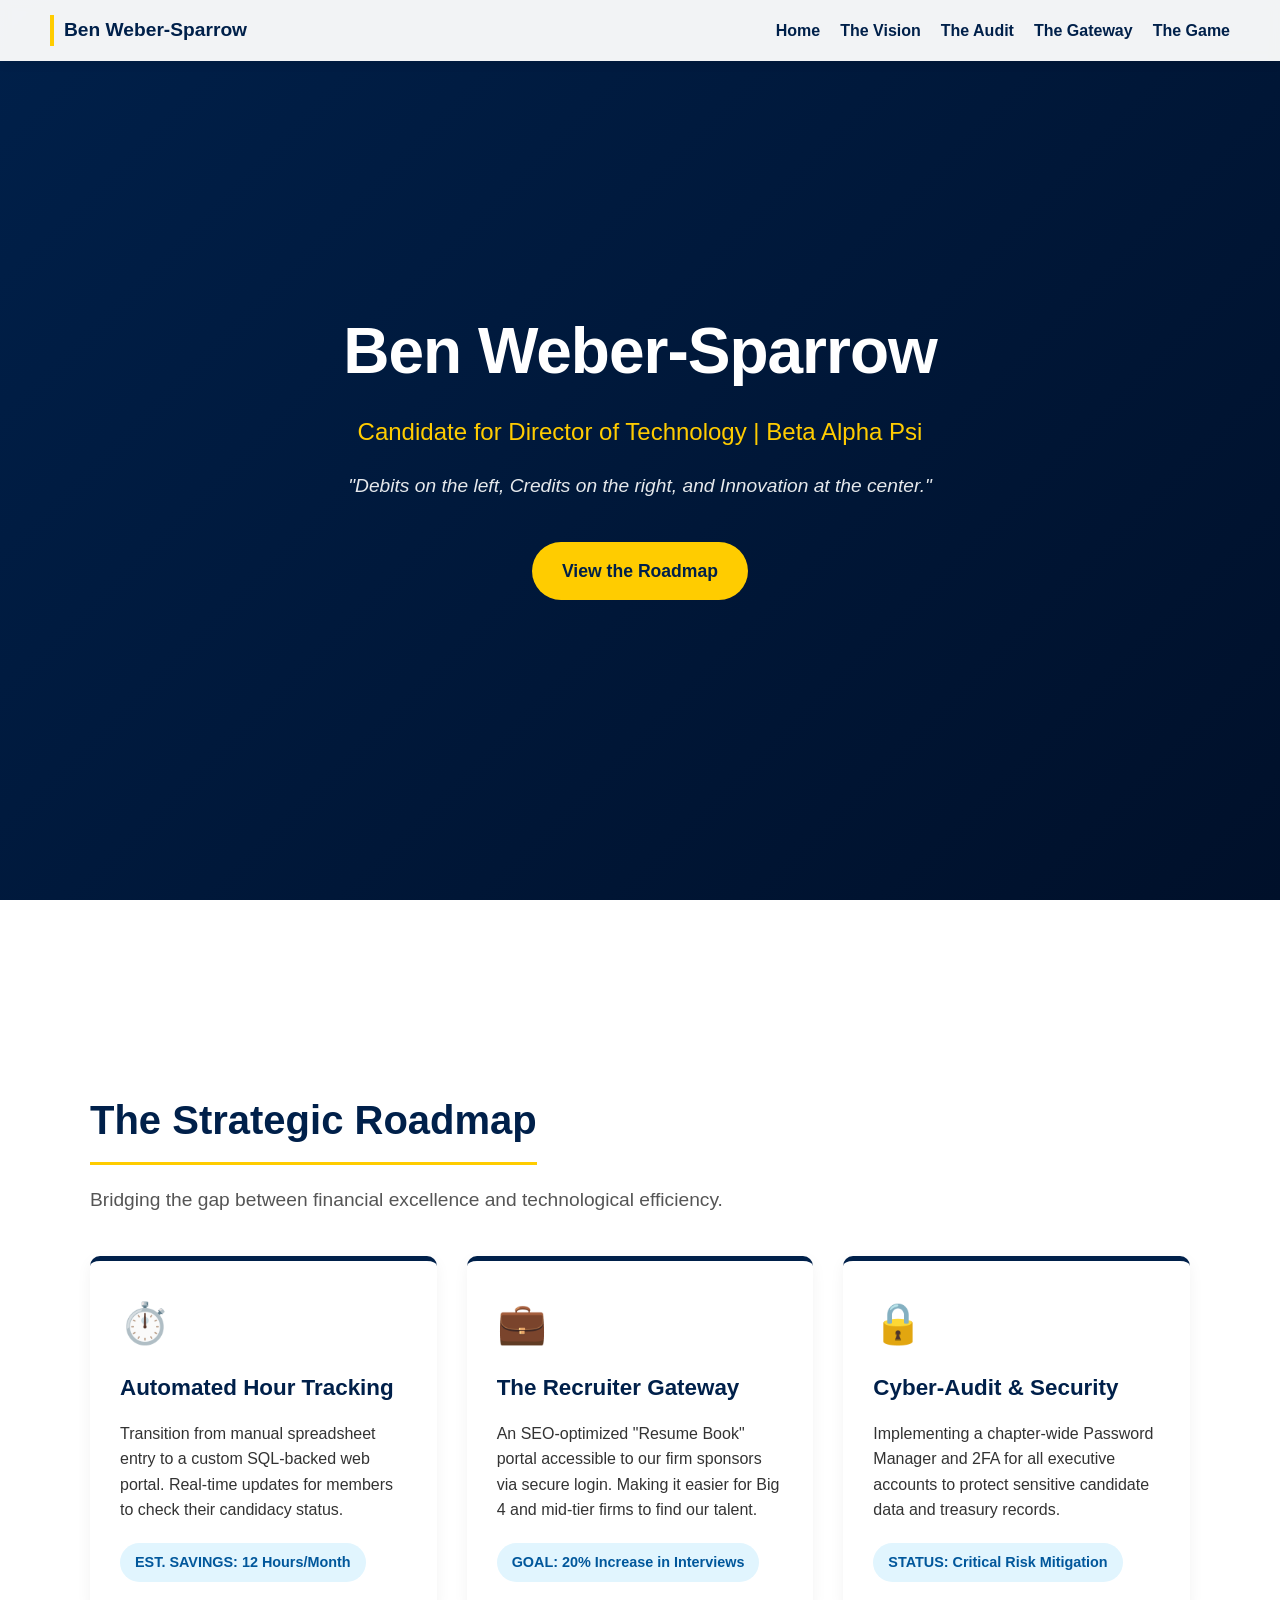
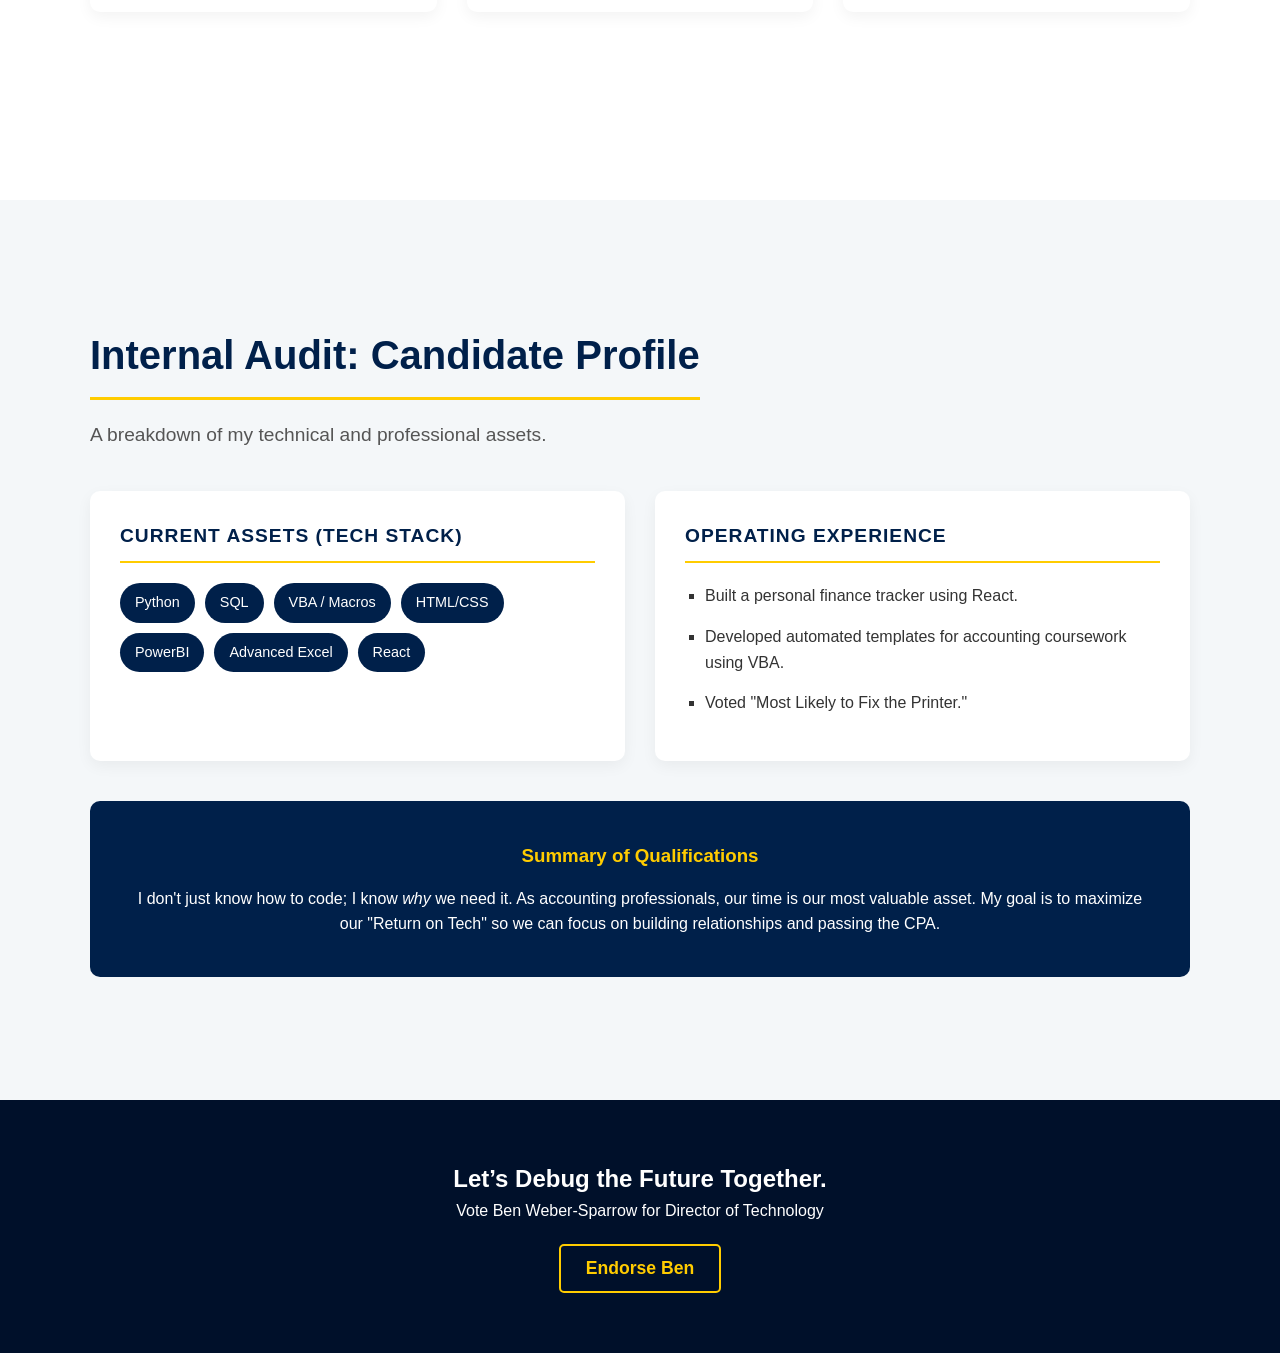
==== commit 17951572: "Add files via upload" ====
--- a/index.html
+++ b/index.html
@@ -11,11 +11,13 @@
     <!-- NAVIGATION BAR -->
     <nav class="navbar">
         <div class="nav-brand">Ben Weber-Sparrow</div>
-        <ul class="nav-links">
+        <div class="hamburger" id="hamburger">&#9776;</div>
+        <ul class="nav-links" id="nav-links">
             <li><a href="#home">Home</a></li>
             <li><a href="#vision">The Vision</a></li>
             <li><a href="#audit">The Audit</a></li>
-            <li><a href="#game">The Game</a></li>
+            <li><a href="gateway.html">The Gateway</a></li>
+            <li><a href="game.html">The Game</a></li>
         </ul>
     </nav>
 
@@ -45,7 +47,7 @@
                     <span class="roi-badge">EST. SAVINGS: 12 Hours/Month</span>
                 </div>
 
-                <div class="pillar-card">
+                <div class="pillar-card clickable-card" onclick="window.location.href='gateway.html'">
                     <div class="pillar-icon">💼</div>
                     <div class="pillar-title">The Recruiter Gateway</div>
                     <div class="pillar-desc">
@@ -102,26 +104,6 @@
         </div>
     </section>
     
-    <!-- SECTION 4: THE ACCOUNTING GAME -->
-    <section id="game" class="content-section">
-        <div class="container fade-in text-center">
-            <h2 class="section-title">Normal Balances: The Game</h2>
-            <p class="section-intro">Sort the falling accounts to the side that <strong>INCREASES</strong> their balance.<br><strong>DEALER Rule:</strong> Dividends, Expenses, Assets (DR Left) | Liabilities, Equity, Revenue (CR Right)</p>
-            
-            <div id="game-container">
-                <div id="score-board">Retained Earnings (Score): <span id="score">0</span></div>
-                <div id="game-board">
-                    <div id="accountant">🧑‍💼</div>
-                </div>
-                <div class="game-controls">
-                    <button id="btn-left" class="game-btn debit-btn">⬅️ Debit (Left)</button>
-                    <button id="btn-start" class="game-btn start-btn">Start Month-End</button>
-                    <button id="btn-right" class="game-btn credit-btn">Credit (Right) ➡️</button>
-                </div>
-            </div>
-        </div>
-    </section>
-    
     <!-- FOOTER -->
     <footer class="footer-cta">
         <div class="footer-content fade-in">
@@ -133,17 +115,33 @@
 
     <!-- INTERACTIVE JAVASCRIPT -->
     <script>
-        // Smooth scrolling
+        // Hamburger Menu Logic
+        const hamburger = document.getElementById('hamburger');
+        const navLinks = document.getElementById('nav-links');
+        
+        hamburger.addEventListener('click', () => {
+            navLinks.classList.toggle('active');
+        });
+
+        // Close menu when clicking a link (mobile)
+        document.querySelectorAll('.nav-links a').forEach(link => {
+            link.addEventListener('click', () => {
+                navLinks.classList.remove('active');
+            });
+        });
+
         document.querySelectorAll('a[href^="#"]').forEach(anchor => {
             anchor.addEventListener('click', function (e) {
                 e.preventDefault();
-                document.querySelector(this.getAttribute('href')).scrollIntoView({
-                    behavior: 'smooth'
-                });
+                const targetId = this.getAttribute('href');
+                if(targetId === '#') return;
+                const targetElement = document.querySelector(targetId);
+                if(targetElement) {
+                    targetElement.scrollIntoView({ behavior: 'smooth' });
+                }
             });
         });
 
-        // Intersection Observer
         const observerOptions = { root: null, rootMargin: '0px', threshold: 0.15 };
         const observer = new IntersectionObserver((entries, observer) => {
             entries.forEach(entry => {
@@ -155,139 +153,6 @@
         }, observerOptions);
 
         document.querySelectorAll('.fade-in').forEach(element => { observer.observe(element); });
-        
-        // --- THE ACCOUNTING GAME LOGIC ---
-        let score = 0;
-        let isPlaying = false;
-        let gameLoop;
-        let spawnInterval;
-        let items = [];
-        let speedMultiplier = 1;
-        
-        const gameBoard = document.getElementById('game-board');
-        const scoreEl = document.getElementById('score');
-        const btnStart = document.getElementById('btn-start');
-
-        // Normal Balances Dictionary
-        const accountsList = [
-            // DEBITS (Increase on left)
-            { name: "Cash", type: "debit" },
-            { name: "Accounts Receivable", type: "debit" },
-            { name: "Inventory", type: "debit" },
-            { name: "Equipment", type: "debit" },
-            { name: "Rent Expense", type: "debit" },
-            { name: "COGS", type: "debit" },
-            { name: "Dividends", type: "debit" },
-            // CREDITS (Increase on right)
-            { name: "Accounts Payable", type: "credit" },
-            { name: "Notes Payable", type: "credit" },
-            { name: "Unearned Revenue", type: "credit" },
-            { name: "Common Stock", type: "credit" },
-            { name: "Retained Earnings", type: "credit" },
-            { name: "Sales Revenue", type: "credit" },
-            { name: "Accumulated Depr.", type: "credit" }
-        ];
-
-        function startGame() {
-            if(isPlaying) return;
-            isPlaying = true;
-            score = 0;
-            speedMultiplier = 1;
-            scoreEl.innerText = score;
-            btnStart.innerText = "Reconciling...";
-            btnStart.disabled = true;
-            
-            gameBoard.innerHTML = '<div id="accountant">🧑‍💼</div>'; 
-            items = [];
-            
-            spawnInterval = setInterval(spawnItem, 1400);
-            requestAnimationFrame(updateGame);
-            
-            setTimeout(() => { speedMultiplier = 1.4; }, 15000);
-            setTimeout(() => { speedMultiplier = 1.8; }, 30000);
-            
-            setTimeout(endGame, 45000);
-        }
-
-        function endGame() {
-            isPlaying = false;
-            clearInterval(spawnInterval);
-            btnStart.innerText = "Start Next Month";
-            btnStart.disabled = false;
-            alert("Month-End Close Complete! Your final score is: " + score + ". " + (score > 80 ? "CPA material right here!" : "Let's review those normal balances."));
-        }
-
-        function spawnItem() {
-            if(!isPlaying) return;
-            const account = accountsList[Math.floor(Math.random() * accountsList.length)];
-            const item = document.createElement('div');
-            item.className = 'falling-item';
-            item.innerText = account.name;
-            item.dataset.type = account.type;
-            item.style.top = '0px';
-            
-            gameBoard.appendChild(item);
-            
-            // Random horizontal position (keep within bounds based on text width)
-            const itemWidth = item.offsetWidth || 120;
-            const maxLeft = gameBoard.offsetWidth - itemWidth - 10; 
-            item.style.left = Math.floor(Math.random() * maxLeft) + 'px';
-            
-            items.push({ el: item, y: 0, x: parseFloat(item.style.left) });
-        }
-
-        function updateGame() {
-            if(!isPlaying) return;
-            for(let i=0; i<items.length; i++) {
-                items[i].y += (2.2 * speedMultiplier); 
-                items[i].el.style.top = items[i].y + 'px';
-
-                if(items[i].y > gameBoard.offsetHeight - 40) {
-                    gameBoard.removeChild(items[i].el);
-                    items.splice(i, 1);
-                    i--;
-                    score = Math.max(0, score - 5); 
-                    scoreEl.innerText = score;
-                    flashBoard('red');
-                }
-            }
-            requestAnimationFrame(updateGame);
-        }
-
-        function handleInput(type) {
-            if(!isPlaying || items.length === 0) return;
-            
-            let lowest = items.reduce((prev, curr) => (prev.y > curr.y) ? prev : curr);
-            
-            if (lowest.y > 20) {
-                if(lowest.el.dataset.type === type) {
-                    score += 10; 
-                    flashBoard('green');
-                } else {
-                    score = Math.max(0, score - 10); // Harsher penalty for wrong side!
-                    flashBoard('red');
-                }
-                scoreEl.innerText = score;
-                gameBoard.removeChild(lowest.el);
-                items = items.filter(i => i !== lowest);
-            }
-        }
-        
-        function flashBoard(color) {
-            gameBoard.style.boxShadow = `inset 0 0 30px ${color}`;
-            setTimeout(() => {
-                gameBoard.style.boxShadow = 'inset 0 0 10px rgba(0,0,0,0.5)';
-            }, 150);
-        }
-
-        document.addEventListener('keydown', (e) => {
-            if(e.key === 'ArrowLeft') handleInput('debit');
-            if(e.key === 'ArrowRight') handleInput('credit');
-        });
-        
-        document.getElementById('btn-left').addEventListener('click', () => handleInput('debit'));
-        document.getElementById('btn-right').addEventListener('click', () => handleInput('credit'));
-        document.getElementById('btn-start').addEventListener('click', startGame);
     </script>
 </body>
 </html>
--- a/style.css
+++ b/style.css
@@ -1,12 +1,10 @@
 /* style.css - Interactive BAP Campaign Stylesheet */
 
-/* Global Reset & Smooth Scrolling */
 * { margin: 0; padding: 0; box-sizing: border-box; }
 html { scroll-behavior: smooth; }
 body { font-family: 'Segoe UI', Tahoma, Geneva, Verdana, sans-serif; color: #333; background-color: #ffffff; line-height: 1.6; }
 .text-center { text-align: center; }
 
-/* Typography & Colors */
 :root {
     --primary-navy: #00204a;
     --accent-gold: #ffcc00;
@@ -17,21 +15,23 @@
     --credit-color: #28a745;
 }
 
-/* Navigation Bar */
 .navbar { position: fixed; top: 0; width: 100%; background-color: rgba(255, 255, 255, 0.95); box-shadow: 0 2px 10px rgba(0,0,0,0.1); display: flex; justify-content: space-between; align-items: center; padding: 15px 50px; z-index: 1000; backdrop-filter: blur(5px); }
 .nav-brand { font-size: 1.2rem; font-weight: bold; color: var(--primary-navy); border-left: 4px solid var(--accent-gold); padding-left: 10px; }
-.nav-links { list-style: none; display: flex; gap: 20px; }
+
+/* Navigation Links Desktop */
+.nav-links { list-style: none; display: flex; gap: 20px; transition: max-height 0.3s ease-in-out; }
 .nav-links a { text-decoration: none; color: var(--primary-navy); font-weight: 600; transition: color 0.3s ease; }
 .nav-links a:hover { color: #00509e; }
 
-/* Sections */
+/* Hamburger Menu Icon */
+.hamburger { display: none; font-size: 1.8rem; color: var(--primary-navy); cursor: pointer; user-select: none; }
+
 .content-section { padding: 100px 20px; min-height: 100vh; display: flex; align-items: center; flex-direction: column; justify-content: center; }
 .bg-light { background-color: var(--light-bg); }
 .container { max-width: 1100px; margin: 0 auto; width: 100%; }
 .section-title { color: var(--primary-navy); font-size: 2.5rem; border-bottom: 3px solid var(--accent-gold); display: inline-block; padding-bottom: 10px; margin-bottom: 20px; }
 .section-intro { font-size: 1.2rem; color: #555; margin-bottom: 40px; }
 
-/* Hero */
 .hero-section { height: 100vh; background: linear-gradient(135deg, var(--primary-navy) 0%, #00102a 100%); color: var(--text-light); display: flex; align-items: center; justify-content: center; text-align: center; padding: 0 20px; }
 .hero-content { max-width: 800px; }
 .hero-title { font-size: 4rem; font-weight: 800; margin-bottom: 10px; letter-spacing: -1px; }
@@ -40,13 +40,14 @@
 .cta-button { display: inline-block; background-color: var(--accent-gold); color: var(--primary-navy); padding: 15px 30px; text-decoration: none; font-size: 1.1rem; font-weight: bold; border-radius: 30px; transition: transform 0.3s ease, box-shadow 0.3s ease; }
 .cta-button:hover { transform: translateY(-3px); box-shadow: 0 10px 20px rgba(255, 204, 0, 0.3); }
 
-/* Cards & Audit Grid */
 .cards-grid { display: grid; grid-template-columns: repeat(auto-fit, minmax(300px, 1fr)); gap: 30px; }
 .pillar-card { background: #fff; padding: 30px; border-radius: 10px; box-shadow: 0 5px 15px rgba(0,0,0,0.05); border-top: 5px solid var(--primary-navy); transition: transform 0.3s ease, box-shadow 0.3s ease; }
 .pillar-card:hover { transform: translateY(-10px); box-shadow: 0 15px 30px rgba(0,0,0,0.1); border-top: 5px solid var(--accent-gold); }
+.clickable-card { cursor: pointer; }
 .pillar-icon { font-size: 2.5rem; margin-bottom: 15px; }
 .pillar-title { font-size: 1.4rem; font-weight: bold; color: var(--primary-navy); margin-bottom: 15px; }
 .roi-badge { display: inline-block; background: #e1f5fe; color: #01579b; padding: 8px 15px; border-radius: 20px; font-size: 0.9rem; font-weight: bold; margin-top: 20px; }
+
 .audit-grid { display: grid; grid-template-columns: repeat(auto-fit, minmax(350px, 1fr)); gap: 30px; margin-bottom: 40px; }
 .audit-cell { background: #fff; padding: 30px; border-radius: 10px; box-shadow: 0 5px 15px rgba(0,0,0,0.05); }
 .cell-header { font-weight: bold; color: var(--primary-navy); text-transform: uppercase; letter-spacing: 1px; margin-bottom: 20px; font-size: 1.2rem; border-bottom: 2px solid var(--accent-gold); padding-bottom: 10px; }
@@ -64,20 +65,7 @@
 #game-board { position: relative; width: 100%; height: 400px; background: #222; border: 2px solid #444; border-radius: 5px; overflow: hidden; box-shadow: inset 0 0 10px rgba(0,0,0,0.5); transition: box-shadow 0.1s ease; }
 #accountant { position: absolute; bottom: 10px; left: 50%; transform: translateX(-50%); font-size: 2.5rem; }
 
-/* Game Items (Paper Slips) */
-.falling-item {
-    position: absolute;
-    padding: 8px 12px;
-    background-color: #f8f9fa; /* Off-white paper look */
-    color: var(--primary-navy);
-    font-weight: bold;
-    font-size: 13px;
-    border: 2px solid #ccc;
-    border-radius: 8px;
-    box-shadow: 0 4px 6px rgba(0,0,0,0.3);
-    white-space: nowrap;
-}
-
+.falling-item { position: absolute; padding: 8px 12px; background-color: #f8f9fa; color: var(--primary-navy); font-weight: bold; font-size: 13px; border: 2px solid #ccc; border-radius: 8px; box-shadow: 0 4px 6px rgba(0,0,0,0.3); white-space: nowrap; }
 .game-controls { display: flex; justify-content: space-between; margin-top: 20px; gap: 10px; }
 .game-btn { padding: 10px 15px; border: none; border-radius: 5px; font-weight: bold; cursor: pointer; transition: background 0.2s; font-size: 1rem; flex: 1; }
 .debit-btn { background: var(--debit-color); color: white; }
@@ -88,22 +76,65 @@
 .start-btn:hover:not(:disabled) { background: #e6b800; }
 .start-btn:disabled { opacity: 0.6; cursor: not-allowed; }
 
-/* Utilities */
+/* RECRUITER GATEWAY DASHBOARD */
+.mockup-badge { background: #e0e0e0; color: #555; font-size: 0.5em; padding: 4px 8px; border-radius: 4px; vertical-align: middle; margin-left: 10px; letter-spacing: 1px; }
+.dashboard-header { display: flex; justify-content: space-between; align-items: center; border-bottom: 1px solid #ddd; padding-bottom: 20px; margin-bottom: 20px; flex-wrap: wrap; gap: 20px; }
+.firm-profile { display: flex; align-items: center; gap: 10px; font-weight: bold; color: var(--primary-navy); }
+.firm-avatar { background: var(--accent-gold); width: 40px; height: 40px; border-radius: 50%; display: flex; align-items: center; justify-content: center; font-size: 1.2rem; }
+
+.dashboard-toolbar { display: flex; gap: 20px; margin-bottom: 30px; flex-wrap: wrap; }
+.search-box { flex: 1; display: flex; align-items: center; background: #fff; border: 1px solid #ccc; border-radius: 5px; padding: 8px 15px; }
+.search-box input { border: none; outline: none; width: 100%; margin-left: 10px; background: transparent; }
+.filters { display: flex; gap: 10px; }
+.filters select { padding: 8px 15px; border: 1px solid #ccc; border-radius: 5px; background: #fff; color: #555; outline: none; }
+
+.candidate-grid { display: grid; grid-template-columns: repeat(auto-fit, minmax(250px, 1fr)); gap: 20px; }
+.candidate-card { background: #fff; padding: 20px; border-radius: 8px; box-shadow: 0 2px 10px rgba(0,0,0,0.05); display: flex; flex-direction: column; border-top: 4px solid var(--primary-navy); }
+.cand-header { display: flex; align-items: center; gap: 15px; margin-bottom: 15px; }
+.cand-avatar { width: 50px; height: 50px; border-radius: 50%; background: #e0e0e0; color: #fff; font-weight: bold; display: flex; align-items: center; justify-content: center; font-size: 1.2rem; }
+.cand-info h3 { font-size: 1.1rem; color: var(--primary-navy); }
+.cand-info p { font-size: 0.9rem; color: #666; margin: 0; }
+.cand-stats { font-size: 0.9rem; margin-bottom: 15px; flex-grow: 1; }
+.cand-stats div { margin-bottom: 5px; border-bottom: 1px solid #f0f0f0; padding-bottom: 2px; }
+.cand-tags { margin-bottom: 15px; }
+.cand-tags .tag { display: inline-block; background: #f0f4f8; color: var(--primary-navy); padding: 3px 8px; border-radius: 12px; font-size: 0.8rem; margin-right: 5px; margin-bottom: 5px; font-weight: 500;}
+.btn-resume { width: 100%; padding: 10px; background: #f4f7f9; border: 1px solid #ddd; border-radius: 5px; font-weight: bold; cursor: pointer; transition: all 0.2s; color: var(--primary-navy); }
+.btn-resume:hover { background: var(--accent-gold); color: var(--primary-navy); border-color: var(--accent-gold); }
+
 .hover-effect { transition: transform 0.3s ease; }
 .hover-effect:hover { transform: scale(1.02); }
 .fade-in { opacity: 0; transform: translateY(30px); transition: opacity 0.8s ease-out, transform 0.8s ease-out; }
 .fade-in.visible { opacity: 1; transform: translateY(0); }
 
-/* Footer */
 .footer-cta { background-color: #00102a; color: white; text-align: center; padding: 60px 20px; width: 100%; }
 .interactive-btn { margin-top: 20px; background: transparent; border: 2px solid var(--accent-gold); color: var(--accent-gold); padding: 12px 25px; font-size: 1.1rem; font-weight: bold; border-radius: 5px; cursor: pointer; transition: all 0.3s ease; }
 .interactive-btn:hover { background: var(--accent-gold); color: #00102a; }
 
-/* Responsive */
+/* Responsive Media Query */
 @media (max-width: 768px) {
     .hero-title { font-size: 2.5rem; }
     .hero-subtitle { font-size: 1.2rem; }
+    
     .navbar { padding: 15px 20px; }
-    .nav-links { display: none; }
+    .hamburger { display: block; }
+    
+    .nav-links {
+        position: absolute;
+        top: 100%;
+        left: 0;
+        width: 100%;
+        background-color: rgba(255, 255, 255, 0.98);
+        flex-direction: column;
+        align-items: center;
+        gap: 0;
+        max-height: 0;
+        overflow: hidden;
+        box-shadow: 0 5px 10px rgba(0,0,0,0.1);
+    }
+    .nav-links.active { max-height: 300px; } /* Expand menu */
+    .nav-links li { width: 100%; text-align: center; }
+    .nav-links a { display: block; padding: 15px; border-bottom: 1px solid #f0f0f0; }
+    
     .game-controls { flex-direction: column; }
+    .dashboard-toolbar { flex-direction: column; }
 }
